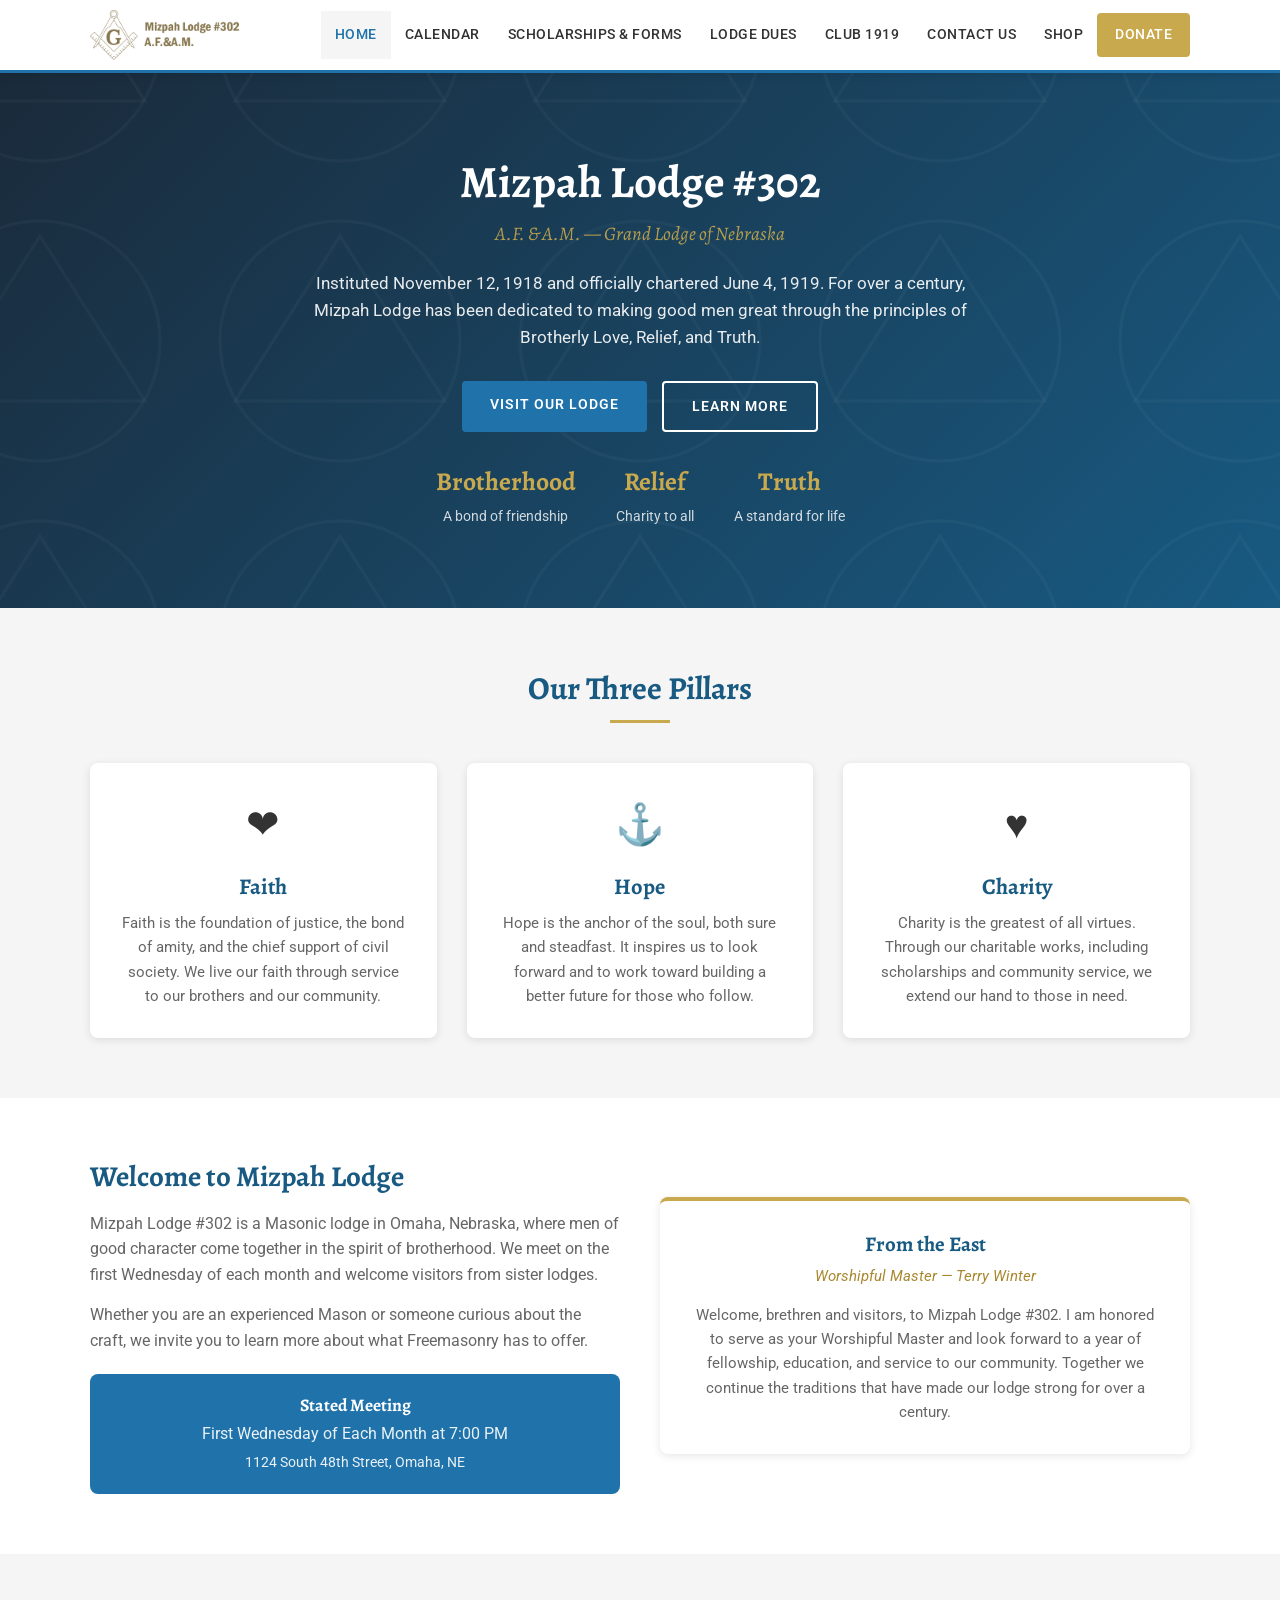
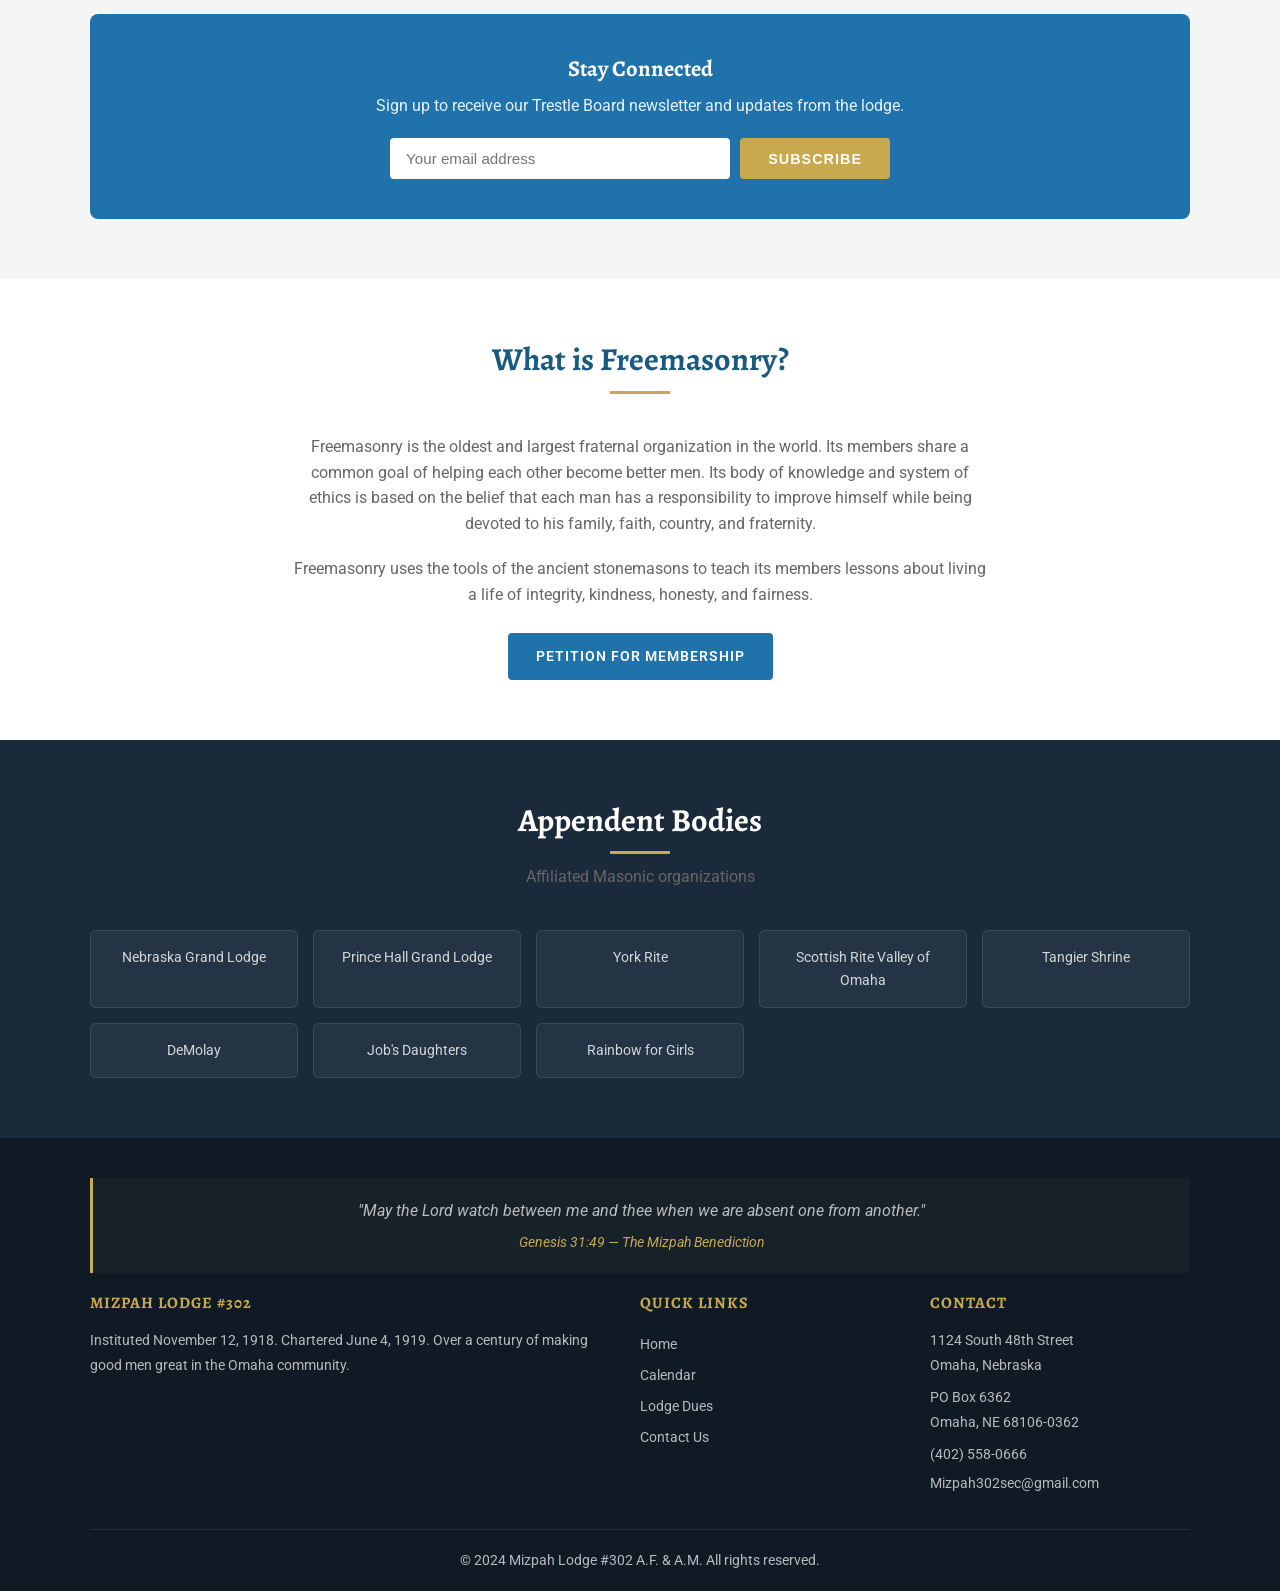
==== index.html @ 103d1427 "Separate header into shared js/header.js component Extract the duplicated header HTML, nav toggle fu" ====
<!DOCTYPE html>
<html lang="en">
<head>
  <meta charset="UTF-8">
  <meta name="viewport" content="width=device-width, initial-scale=1.0">
  <title>Mizpah Lodge #302 - Making Good Men Great</title>
  <meta name="description" content="Mizpah Lodge #302 A.F. & A.M. in Omaha, Nebraska. Making good men great since 1919. Join us the first Wednesday of each month.">
  <link rel="preconnect" href="https://fonts.googleapis.com">
  <link href="https://fonts.googleapis.com/css2?family=Alegreya:ital,wght@0,400;0,700;1,400&family=Roboto:wght@300;400;500;700&display=swap" rel="stylesheet">
  <link rel="stylesheet" href="css/style.css">
</head>
<body>

  <script src="js/header.js"></script>

  <!-- Hero -->
  <section class="hero">
    <div class="hero-content">
      <h1>Mizpah Lodge #302</h1>
      <p class="subtitle">A.F. &amp; A.M. &mdash; Grand Lodge of Nebraska</p>
      <p>Instituted November 12, 1918 and officially chartered June 4, 1919. For over a century, Mizpah Lodge has been dedicated to making good men great through the principles of Brotherly Love, Relief, and Truth.</p>
      <div style="display:flex; gap:15px; justify-content:center; flex-wrap:wrap;">
        <a href="contact.html" class="btn btn-primary">Visit Our Lodge</a>
        <a href="scholarships.html" class="btn btn-outline">Learn More</a>
      </div>
      <div class="hero-badges">
        <div class="hero-badge">
          <span class="badge-word">Brotherhood</span>
          <span class="badge-desc">A bond of friendship</span>
        </div>
        <div class="hero-badge">
          <span class="badge-word">Relief</span>
          <span class="badge-desc">Charity to all</span>
        </div>
        <div class="hero-badge">
          <span class="badge-word">Truth</span>
          <span class="badge-desc">A standard for life</span>
        </div>
      </div>
    </div>
  </section>

  <!-- Three Pillars -->
  <section class="section section-alt">
    <div class="container">
      <div class="section-header">
        <h2>Our Three Pillars</h2>
        <div class="divider"></div>
      </div>
      <div class="pillars">
        <div class="pillar">
          <div class="pillar-icon">&#x2764;</div>
          <h3>Faith</h3>
          <p>Faith is the foundation of justice, the bond of amity, and the chief support of civil society. We live our faith through service to our brothers and our community.</p>
        </div>
        <div class="pillar">
          <div class="pillar-icon">&#x2693;</div>
          <h3>Hope</h3>
          <p>Hope is the anchor of the soul, both sure and steadfast. It inspires us to look forward and to work toward building a better future for those who follow.</p>
        </div>
        <div class="pillar">
          <div class="pillar-icon">&#x2665;</div>
          <h3>Charity</h3>
          <p>Charity is the greatest of all virtues. Through our charitable works, including scholarships and community service, we extend our hand to those in need.</p>
        </div>
      </div>
    </div>
  </section>

  <!-- Welcome & WM -->
  <section class="section">
    <div class="container">
      <div class="welcome-grid">
        <div class="welcome-text">
          <h2>Welcome to Mizpah Lodge</h2>
          <p>Mizpah Lodge #302 is a Masonic lodge in Omaha, Nebraska, where men of good character come together in the spirit of brotherhood. We meet on the first Wednesday of each month and welcome visitors from sister lodges.</p>
          <p>Whether you are an experienced Mason or someone curious about the craft, we invite you to learn more about what Freemasonry has to offer.</p>
          <div class="meeting-info">
            <h3>Stated Meeting</h3>
            <p>First Wednesday of Each Month at 7:00 PM</p>
            <p style="font-size:0.85rem; margin-top:5px;">1124 South 48th Street, Omaha, NE</p>
          </div>
        </div>
        <div class="wm-card">
          <h3>From the East</h3>
          <p class="wm-title">Worshipful Master &mdash; Terry Winter</p>
          <p>Welcome, brethren and visitors, to Mizpah Lodge #302. I am honored to serve as your Worshipful Master and look forward to a year of fellowship, education, and service to our community. Together we continue the traditions that have made our lodge strong for over a century.</p>
        </div>
      </div>
    </div>
  </section>

  <!-- Newsletter Signup -->
  <section class="section section-alt">
    <div class="container">
      <div class="newsletter">
        <h3>Stay Connected</h3>
        <p>Sign up to receive our Trestle Board newsletter and updates from the lodge.</p>
        <form class="newsletter-form" action="#" onsubmit="alert('To subscribe, please email Mizpah302sec@gmail.com'); return false;">
          <input type="email" placeholder="Your email address" required>
          <button type="submit" class="btn btn-accent">Subscribe</button>
        </form>
      </div>
    </div>
  </section>

  <!-- What is Freemasonry -->
  <section class="section">
    <div class="container freemasonry-section">
      <div class="section-header">
        <h2>What is Freemasonry?</h2>
        <div class="divider"></div>
      </div>
      <p>Freemasonry is the oldest and largest fraternal organization in the world. Its members share a common goal of helping each other become better men. Its body of knowledge and system of ethics is based on the belief that each man has a responsibility to improve himself while being devoted to his family, faith, country, and fraternity.</p>
      <p>Freemasonry uses the tools of the ancient stonemasons to teach its members lessons about living a life of integrity, kindness, honesty, and fairness.</p>
      <div style="margin-top:25px;">
        <a href="scholarships.html" class="btn btn-primary">Petition for Membership</a>
      </div>
    </div>
  </section>

  <!-- Appendent Bodies -->
  <section class="section section-dark">
    <div class="container">
      <div class="section-header">
        <h2>Appendent Bodies</h2>
        <div class="divider"></div>
        <p>Affiliated Masonic organizations</p>
      </div>
      <div class="bodies-grid">
        <a href="https://glne.org" target="_blank" rel="noopener" class="body-link">Nebraska Grand Lodge</a>
        <a href="https://mwphglne.org" target="_blank" rel="noopener" class="body-link">Prince Hall Grand Lodge</a>
        <a href="https://www.yorkrite.org" target="_blank" rel="noopener" class="body-link">York Rite</a>
        <a href="https://www.scottishrite.org" target="_blank" rel="noopener" class="body-link">Scottish Rite Valley of Omaha</a>
        <a href="https://www.tangiershrine.org" target="_blank" rel="noopener" class="body-link">Tangier Shrine</a>
        <a href="https://www.demolay.org" target="_blank" rel="noopener" class="body-link">DeMolay</a>
        <a href="https://www.jobsdaughtersinternational.org" target="_blank" rel="noopener" class="body-link">Job's Daughters</a>
        <a href="https://www.gorainbow.org" target="_blank" rel="noopener" class="body-link">Rainbow for Girls</a>
      </div>
    </div>
  </section>

  <!-- Footer -->
  <footer class="site-footer">
    <div class="container">
      <div class="benediction">
        <p>"May the Lord watch between me and thee when we are absent one from another."</p>
        <cite>Genesis 31:49 &mdash; The Mizpah Benediction</cite>
      </div>
      <div class="footer-grid">
        <div class="footer-section">
          <h4>Mizpah Lodge #302</h4>
          <p>Instituted November 12, 1918. Chartered June 4, 1919. Over a century of making good men great in the Omaha community.</p>
        </div>
        <div class="footer-section">
          <h4>Quick Links</h4>
          <a href="index.html">Home</a>
          <a href="calendar.html">Calendar</a>
          <a href="dues.html">Lodge Dues</a>
          <a href="contact.html">Contact Us</a>
        </div>
        <div class="footer-section">
          <h4>Contact</h4>
          <p>1124 South 48th Street<br>Omaha, Nebraska</p>
          <p style="margin-top:8px;">PO Box 6362<br>Omaha, NE 68106-0362</p>
          <p style="margin-top:8px;">(402) 558-0666</p>
          <a href="mailto:Mizpah302sec@gmail.com">Mizpah302sec@gmail.com</a>
        </div>
      </div>
      <div class="footer-bottom">
        <p>&copy; 2024 Mizpah Lodge #302 A.F. &amp; A.M. All rights reserved.</p>
      </div>
    </div>
  </footer>


</body>
</html>
---- css/style.css ----
/* ============================================
   Mizpah Lodge #302 - GitHub Pages Stylesheet
   ============================================ */

/* --- Reset & Base --- */
*, *::before, *::after {
  box-sizing: border-box;
  margin: 0;
  padding: 0;
}

:root {
  --primary: #2073aa;
  --primary-dark: #185a82;
  --primary-light: #3d7faa;
  --accent: #c9a94e;
  --accent-dark: #a8882e;
  --text: #333;
  --text-light: #666;
  --bg: #ffffff;
  --bg-alt: #f5f5f5;
  --bg-dark: #1a2a3a;
  --bg-footer: #0f1a24;
  --border: #ddd;
  --shadow: 0 2px 8px rgba(0,0,0,0.1);
}

html {
  scroll-behavior: smooth;
}

body {
  font-family: 'Roboto', 'Segoe UI', sans-serif;
  color: var(--text);
  background: var(--bg);
  line-height: 1.6;
}

h1, h2, h3, h4, h5 {
  font-family: 'Alegreya', 'Georgia', serif;
  color: var(--primary-dark);
  line-height: 1.3;
}

a {
  color: var(--primary);
  text-decoration: none;
  transition: color 0.2s;
}

a:hover {
  color: var(--accent-dark);
}

img {
  max-width: 100%;
  height: auto;
}

.container {
  max-width: 1140px;
  margin: 0 auto;
  padding: 0 20px;
}

/* --- Header & Navigation --- */
.site-header {
  background: var(--bg);
  border-bottom: 3px solid var(--primary);
  position: sticky;
  top: 0;
  z-index: 1000;
  box-shadow: var(--shadow);
}

.header-inner {
  display: flex;
  justify-content: space-between;
  align-items: center;
  padding: 10px 20px;
  max-width: 1140px;
  margin: 0 auto;
}

.logo {
  display: flex;
  align-items: center;
  gap: 12px;
  text-decoration: none;
}

.logo-img {
  height: 50px;
  width: auto;
}

/* Hamburger */
.nav-toggle {
  display: none;
  background: none;
  border: none;
  cursor: pointer;
  padding: 8px;
}

.nav-toggle span {
  display: block;
  width: 26px;
  height: 3px;
  background: var(--primary);
  margin: 5px 0;
  border-radius: 2px;
  transition: 0.3s;
}

.main-nav ul {
  display: flex;
  list-style: none;
  gap: 0;
  align-items: center;
}

.main-nav li {
  position: relative;
}

.main-nav a {
  display: block;
  padding: 12px 14px;
  font-size: 0.9rem;
  font-weight: 500;
  color: var(--text);
  text-transform: uppercase;
  letter-spacing: 0.5px;
  transition: background 0.2s, color 0.2s;
}

.main-nav a:hover,
.main-nav a.active {
  color: var(--primary);
  background: var(--bg-alt);
}

/* Dropdown */
.has-dropdown:hover .dropdown {
  display: block;
}

.dropdown {
  display: none;
  position: absolute;
  top: 100%;
  left: 0;
  background: var(--bg);
  box-shadow: var(--shadow);
  min-width: 200px;
  border-top: 2px solid var(--primary);
  z-index: 100;
}

.dropdown a {
  padding: 10px 16px;
  font-size: 0.85rem;
}

.dropdown a:hover {
  background: var(--bg-alt);
}

/* Donate button */
.btn-donate {
  background: var(--accent);
  color: #fff !important;
  border-radius: 4px;
  padding: 10px 18px !important;
  font-weight: 700;
  letter-spacing: 0.5px;
}

.btn-donate:hover {
  background: var(--accent-dark);
}

/* --- Hero Section --- */
.hero {
  background: linear-gradient(135deg, var(--bg-dark) 0%, var(--primary-dark) 100%);
  color: #fff;
  text-align: center;
  padding: 80px 20px;
  position: relative;
  overflow: hidden;
}

.hero::before {
  content: '';
  position: absolute;
  inset: 0;
  background: url('data:image/svg+xml,<svg xmlns="http://www.w3.org/2000/svg" viewBox="0 0 100 100"><circle cx="50" cy="50" r="40" fill="none" stroke="rgba(255,255,255,0.03)" stroke-width="1"/><polygon points="50,15 85,70 15,70" fill="none" stroke="rgba(255,255,255,0.03)" stroke-width="1"/></svg>') center/300px repeat;
}

.hero-content {
  position: relative;
  z-index: 1;
  max-width: 700px;
  margin: 0 auto;
}

.hero h1 {
  font-size: 2.8rem;
  color: #fff;
  margin-bottom: 8px;
}

.hero .subtitle {
  font-size: 1.2rem;
  color: var(--accent);
  font-family: 'Alegreya', serif;
  font-style: italic;
  margin-bottom: 20px;
}

.hero p {
  font-size: 1.05rem;
  opacity: 0.9;
  margin-bottom: 30px;
}

.hero-badges {
  display: flex;
  justify-content: center;
  gap: 40px;
  margin-top: 30px;
  flex-wrap: wrap;
}

.hero-badge {
  text-align: center;
}

.hero-badge .badge-word {
  display: block;
  font-family: 'Alegreya', serif;
  font-size: 1.6rem;
  font-weight: 700;
  color: var(--accent);
}

.hero-badge .badge-desc {
  font-size: 0.85rem;
  opacity: 0.8;
}

/* --- Buttons --- */
.btn {
  display: inline-block;
  padding: 12px 28px;
  border-radius: 4px;
  font-weight: 600;
  text-transform: uppercase;
  letter-spacing: 1px;
  font-size: 0.9rem;
  transition: all 0.2s;
  cursor: pointer;
  border: none;
}

.btn-primary {
  background: var(--primary);
  color: #fff;
}

.btn-primary:hover {
  background: var(--primary-dark);
  color: #fff;
}

.btn-accent {
  background: var(--accent);
  color: #fff;
}

.btn-accent:hover {
  background: var(--accent-dark);
  color: #fff;
}

.btn-outline {
  background: transparent;
  color: #fff;
  border: 2px solid #fff;
}

.btn-outline:hover {
  background: #fff;
  color: var(--primary-dark);
}

/* --- Sections --- */
.section {
  padding: 60px 0;
}

.section-alt {
  background: var(--bg-alt);
}

.section-dark {
  background: var(--bg-dark);
  color: #fff;
}

.section-dark h2,
.section-dark h3 {
  color: #fff;
}

.section-header {
  text-align: center;
  margin-bottom: 40px;
}

.section-header h2 {
  font-size: 2rem;
  margin-bottom: 10px;
}

.section-header .divider {
  width: 60px;
  height: 3px;
  background: var(--accent);
  margin: 10px auto;
}

.section-header p {
  color: var(--text-light);
  max-width: 600px;
  margin: 0 auto;
}

/* --- Pillars (Three Columns) --- */
.pillars {
  display: grid;
  grid-template-columns: repeat(3, 1fr);
  gap: 30px;
}

.pillar {
  text-align: center;
  padding: 30px;
  background: var(--bg);
  border-radius: 8px;
  box-shadow: var(--shadow);
  transition: transform 0.2s;
}

.pillar:hover {
  transform: translateY(-4px);
}

.pillar-icon {
  font-size: 2.5rem;
  margin-bottom: 15px;
}

.pillar h3 {
  font-size: 1.4rem;
  margin-bottom: 10px;
}

.pillar p {
  color: var(--text-light);
  font-size: 0.95rem;
}

/* --- Welcome / WM Section --- */
.welcome-grid {
  display: grid;
  grid-template-columns: 1fr 1fr;
  gap: 40px;
  align-items: center;
}

.welcome-text h2 {
  font-size: 1.8rem;
  margin-bottom: 15px;
}

.welcome-text p {
  margin-bottom: 15px;
  color: var(--text-light);
}

.meeting-info {
  background: var(--primary);
  color: #fff;
  padding: 20px;
  border-radius: 8px;
  text-align: center;
  margin-top: 20px;
}

.meeting-info h3 {
  color: #fff;
  font-size: 1.1rem;
  margin-bottom: 5px;
}

.meeting-info p {
  color: rgba(255,255,255,0.9);
  margin: 0;
}

.wm-card {
  background: var(--bg);
  border-radius: 8px;
  box-shadow: var(--shadow);
  padding: 30px;
  text-align: center;
  border-top: 4px solid var(--accent);
}

.wm-card h3 {
  font-size: 1.3rem;
  margin-bottom: 5px;
}

.wm-card .wm-title {
  color: var(--accent-dark);
  font-style: italic;
  margin-bottom: 15px;
}

.wm-card p {
  color: var(--text-light);
  font-size: 0.95rem;
}

/* --- Info Cards --- */
.info-card {
  background: var(--bg);
  border-radius: 8px;
  box-shadow: var(--shadow);
  padding: 30px;
  margin-bottom: 20px;
}

.info-card h3 {
  font-size: 1.3rem;
  margin-bottom: 15px;
  padding-bottom: 10px;
  border-bottom: 2px solid var(--bg-alt);
}

/* --- What is Freemasonry --- */
.freemasonry-section {
  text-align: center;
}

.freemasonry-section p {
  max-width: 700px;
  margin: 0 auto 20px;
  color: var(--text-light);
}

/* --- Contact Form --- */
.contact-grid {
  display: grid;
  grid-template-columns: 1fr 1fr;
  gap: 40px;
}

.form-group {
  margin-bottom: 20px;
}

.form-group label {
  display: block;
  font-weight: 600;
  margin-bottom: 6px;
  font-size: 0.9rem;
}

.form-group input,
.form-group textarea,
.form-group select {
  width: 100%;
  padding: 10px 14px;
  border: 1px solid var(--border);
  border-radius: 4px;
  font-family: inherit;
  font-size: 0.95rem;
  transition: border-color 0.2s;
}

.form-group input:focus,
.form-group textarea:focus {
  outline: none;
  border-color: var(--primary);
  box-shadow: 0 0 0 3px rgba(32,115,170,0.1);
}

.form-group textarea {
  resize: vertical;
  min-height: 120px;
}

/* --- Contact Info --- */
.contact-info-item {
  display: flex;
  gap: 15px;
  margin-bottom: 20px;
  align-items: flex-start;
}

.contact-info-item .icon {
  font-size: 1.4rem;
  flex-shrink: 0;
  width: 40px;
  text-align: center;
}

/* --- Dues Table --- */
.dues-table {
  width: 100%;
  border-collapse: collapse;
  margin: 20px 0;
}

.dues-table th,
.dues-table td {
  padding: 12px 16px;
  text-align: left;
  border-bottom: 1px solid var(--border);
}

.dues-table th {
  background: var(--primary);
  color: #fff;
  font-weight: 600;
}

.dues-table tr:hover {
  background: var(--bg-alt);
}

.dues-table .total-row {
  font-weight: 700;
  background: var(--bg-alt);
  font-size: 1.05rem;
}

/* --- Payment Methods --- */
.payment-methods {
  display: grid;
  grid-template-columns: repeat(3, 1fr);
  gap: 20px;
  margin-top: 30px;
}

.payment-card {
  background: var(--bg);
  border-radius: 8px;
  box-shadow: var(--shadow);
  padding: 25px;
  text-align: center;
  border-top: 3px solid var(--primary);
}

.payment-card .step-number {
  display: inline-block;
  width: 36px;
  height: 36px;
  line-height: 36px;
  border-radius: 50%;
  background: var(--primary);
  color: #fff;
  font-weight: 700;
  margin-bottom: 12px;
}

.payment-card h3 {
  font-size: 1.1rem;
  margin-bottom: 10px;
}

.payment-card p {
  font-size: 0.9rem;
  color: var(--text-light);
}

/* --- Newsletter Signup --- */
.newsletter {
  background: var(--primary);
  color: #fff;
  padding: 40px;
  border-radius: 8px;
  text-align: center;
}

.newsletter h3 {
  color: #fff;
  font-size: 1.4rem;
  margin-bottom: 10px;
}

.newsletter p {
  opacity: 0.9;
  margin-bottom: 20px;
}

.newsletter-form {
  display: flex;
  gap: 10px;
  max-width: 500px;
  margin: 0 auto;
}

.newsletter-form input {
  flex: 1;
  padding: 12px 16px;
  border: none;
  border-radius: 4px;
  font-size: 0.95rem;
}

.newsletter-form .btn {
  flex-shrink: 0;
}

/* --- Appendent Bodies --- */
.bodies-grid {
  display: grid;
  grid-template-columns: repeat(auto-fill, minmax(200px, 1fr));
  gap: 15px;
}

.body-link {
  display: block;
  padding: 15px;
  background: rgba(255,255,255,0.05);
  border: 1px solid rgba(255,255,255,0.1);
  border-radius: 6px;
  color: rgba(255,255,255,0.8);
  text-align: center;
  transition: all 0.2s;
  font-size: 0.9rem;
}

.body-link:hover {
  background: rgba(255,255,255,0.1);
  color: var(--accent);
  border-color: var(--accent);
}

/* --- Footer --- */
.site-footer {
  background: var(--bg-footer);
  color: rgba(255,255,255,0.7);
  padding: 40px 0 20px;
}

.footer-grid {
  display: grid;
  grid-template-columns: 2fr 1fr 1fr;
  gap: 30px;
  margin-bottom: 30px;
}

.footer-section h4 {
  color: var(--accent);
  font-size: 1rem;
  margin-bottom: 15px;
  text-transform: uppercase;
  letter-spacing: 1px;
}

.footer-section p {
  font-size: 0.9rem;
  line-height: 1.7;
}

.footer-section a {
  color: rgba(255,255,255,0.7);
  display: block;
  padding: 4px 0;
  font-size: 0.9rem;
}

.footer-section a:hover {
  color: var(--accent);
}

.footer-bottom {
  border-top: 1px solid rgba(255,255,255,0.1);
  padding-top: 20px;
  text-align: center;
  font-size: 0.85rem;
}

.benediction {
  font-style: italic;
  text-align: center;
  padding: 20px;
  margin-bottom: 20px;
  border-left: 3px solid var(--accent);
  background: rgba(255,255,255,0.03);
  border-radius: 0 4px 4px 0;
}

.benediction cite {
  display: block;
  margin-top: 8px;
  font-size: 0.85rem;
  color: var(--accent);
}

/* --- Page Header (inner pages) --- */
.page-header {
  background: linear-gradient(135deg, var(--bg-dark) 0%, var(--primary-dark) 100%);
  color: #fff;
  padding: 50px 20px;
  text-align: center;
}

.page-header h1 {
  color: #fff;
  font-size: 2.2rem;
  margin-bottom: 8px;
}

.page-header p {
  opacity: 0.8;
  font-size: 1.05rem;
}

/* --- Content Page --- */
.content-page {
  padding: 40px 0;
}

.content-page .container {
  max-width: 900px;
}

/* --- Club 1919 --- */
.club-highlight {
  background: linear-gradient(135deg, var(--accent) 0%, var(--accent-dark) 100%);
  color: #fff;
  padding: 30px;
  border-radius: 8px;
  text-align: center;
  margin: 30px 0;
}

.club-highlight h3 {
  color: #fff;
  font-size: 1.6rem;
}

.club-amount {
  font-size: 2.5rem;
  font-weight: 700;
  font-family: 'Alegreya', serif;
}

.club-period {
  font-size: 1rem;
  opacity: 0.9;
}

/* --- Scholarship --- */
.scholarship-card {
  background: var(--bg);
  border-radius: 8px;
  box-shadow: var(--shadow);
  padding: 30px;
  border-left: 4px solid var(--accent);
  margin-bottom: 25px;
}

.scholarship-card h3 {
  margin-bottom: 10px;
}

.scholarship-amount {
  font-size: 1.8rem;
  font-weight: 700;
  color: var(--primary);
  font-family: 'Alegreya', serif;
}

.eligibility-list {
  list-style: none;
  padding: 0;
}

.eligibility-list li {
  padding: 8px 0 8px 25px;
  position: relative;
  color: var(--text-light);
}

.eligibility-list li::before {
  content: '\2713';
  position: absolute;
  left: 0;
  color: var(--primary);
  font-weight: 700;
}

/* --- Calendar Placeholder --- */
.calendar-embed {
  background: var(--bg);
  border-radius: 8px;
  box-shadow: var(--shadow);
  padding: 30px;
  text-align: center;
  min-height: 300px;
  display: flex;
  flex-direction: column;
  align-items: center;
  justify-content: center;
}

.calendar-embed p {
  color: var(--text-light);
}

/* --- Trestle Board Archive --- */
.archive-grid {
  display: grid;
  grid-template-columns: repeat(auto-fill, minmax(250px, 1fr));
  gap: 15px;
}

.archive-item {
  display: flex;
  align-items: center;
  gap: 12px;
  padding: 12px 16px;
  background: var(--bg);
  border-radius: 6px;
  box-shadow: var(--shadow);
  transition: transform 0.2s;
}

.archive-item:hover {
  transform: translateY(-2px);
}

.archive-item .file-icon {
  font-size: 1.5rem;
  flex-shrink: 0;
}

/* --- Map --- */
.map-container {
  border-radius: 8px;
  overflow: hidden;
  box-shadow: var(--shadow);
  margin-top: 20px;
}

.map-container iframe {
  width: 100%;
  height: 300px;
  border: none;
}

/* --- Responsive --- */
@media (max-width: 768px) {
  .nav-toggle {
    display: block;
  }

  .main-nav {
    display: none;
    position: absolute;
    top: 100%;
    left: 0;
    right: 0;
    background: var(--bg);
    box-shadow: var(--shadow);
    border-top: 1px solid var(--border);
  }

  .main-nav.open {
    display: block;
  }

  .main-nav ul {
    flex-direction: column;
  }

  .main-nav a {
    padding: 14px 20px;
    border-bottom: 1px solid var(--bg-alt);
  }

  .dropdown {
    position: static;
    box-shadow: none;
    border-top: none;
    background: var(--bg-alt);
  }

  .has-dropdown:hover .dropdown {
    display: none;
  }

  .has-dropdown.open .dropdown {
    display: block;
  }

  .hero h1 {
    font-size: 2rem;
  }

  .pillars {
    grid-template-columns: 1fr;
  }

  .welcome-grid {
    grid-template-columns: 1fr;
  }

  .contact-grid {
    grid-template-columns: 1fr;
  }

  .payment-methods {
    grid-template-columns: 1fr;
  }

  .footer-grid {
    grid-template-columns: 1fr;
  }

  .hero-badges {
    gap: 20px;
  }

  .newsletter-form {
    flex-direction: column;
  }
}
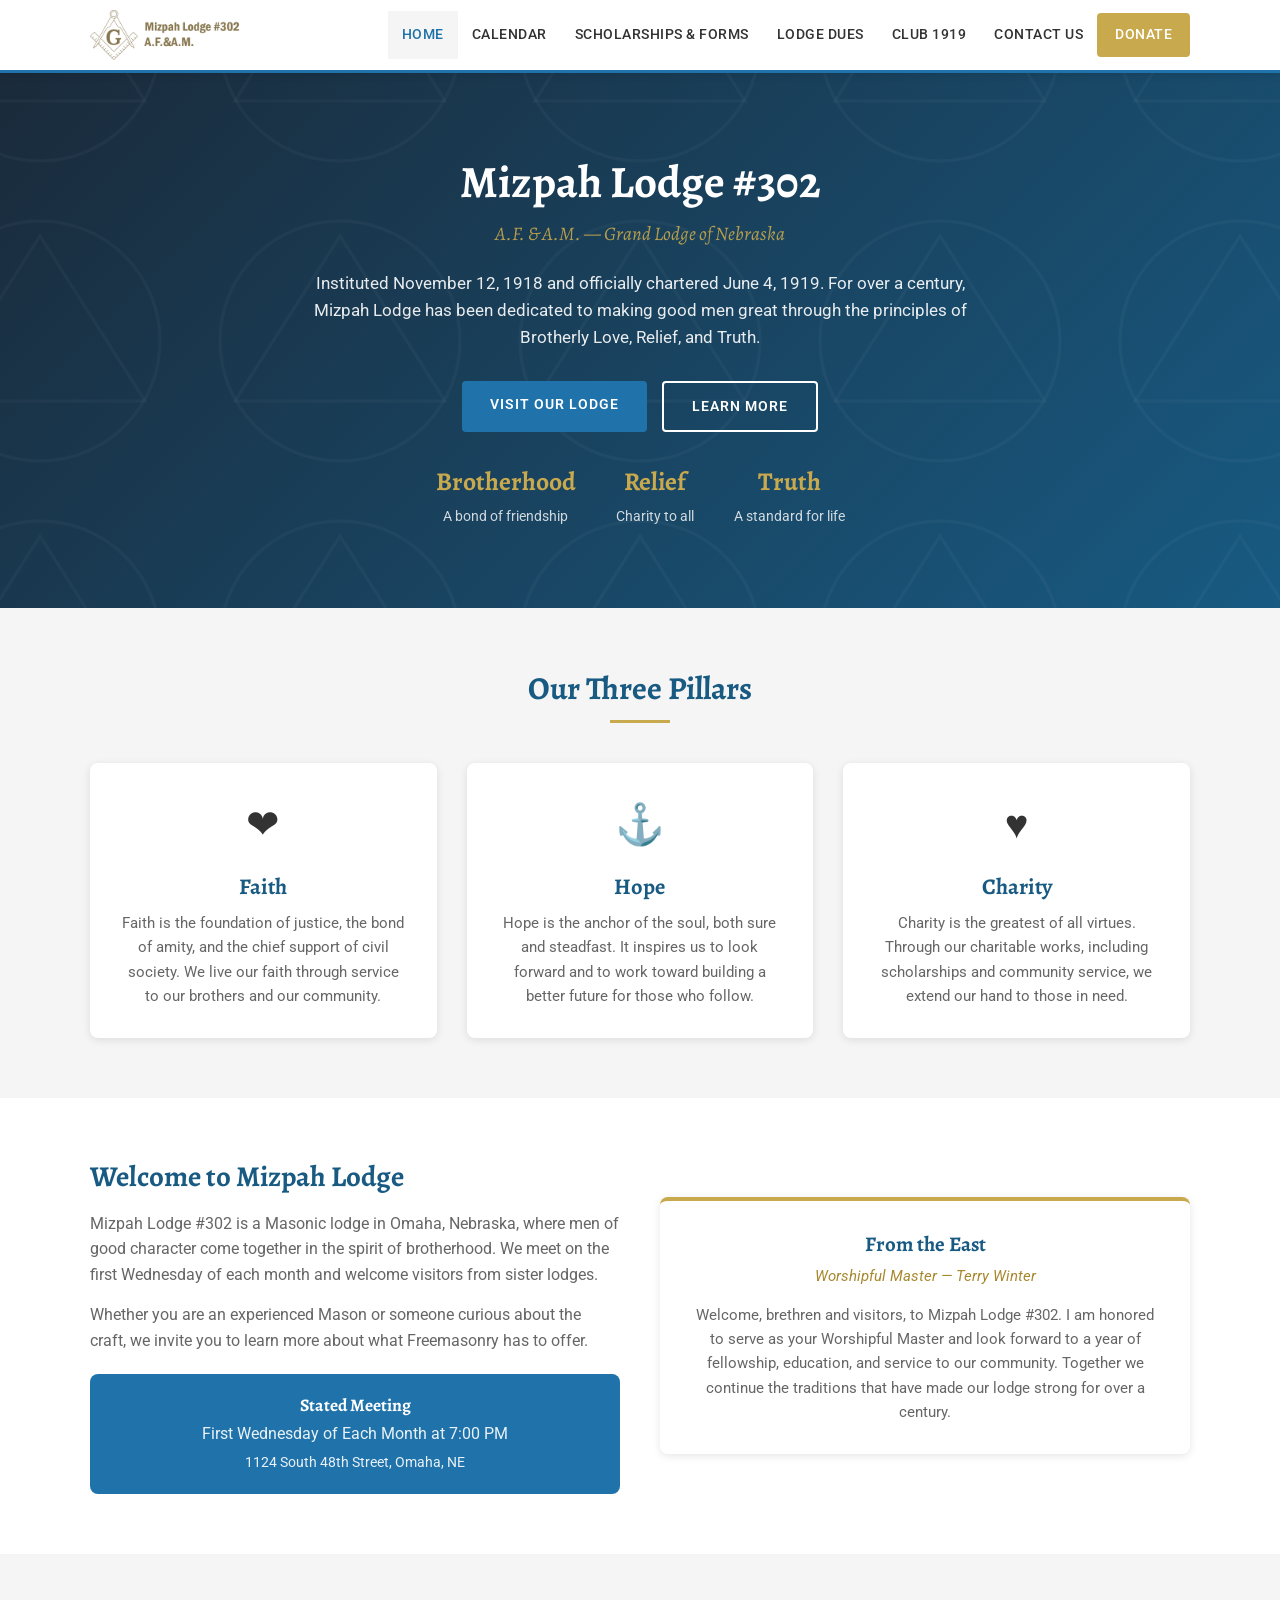
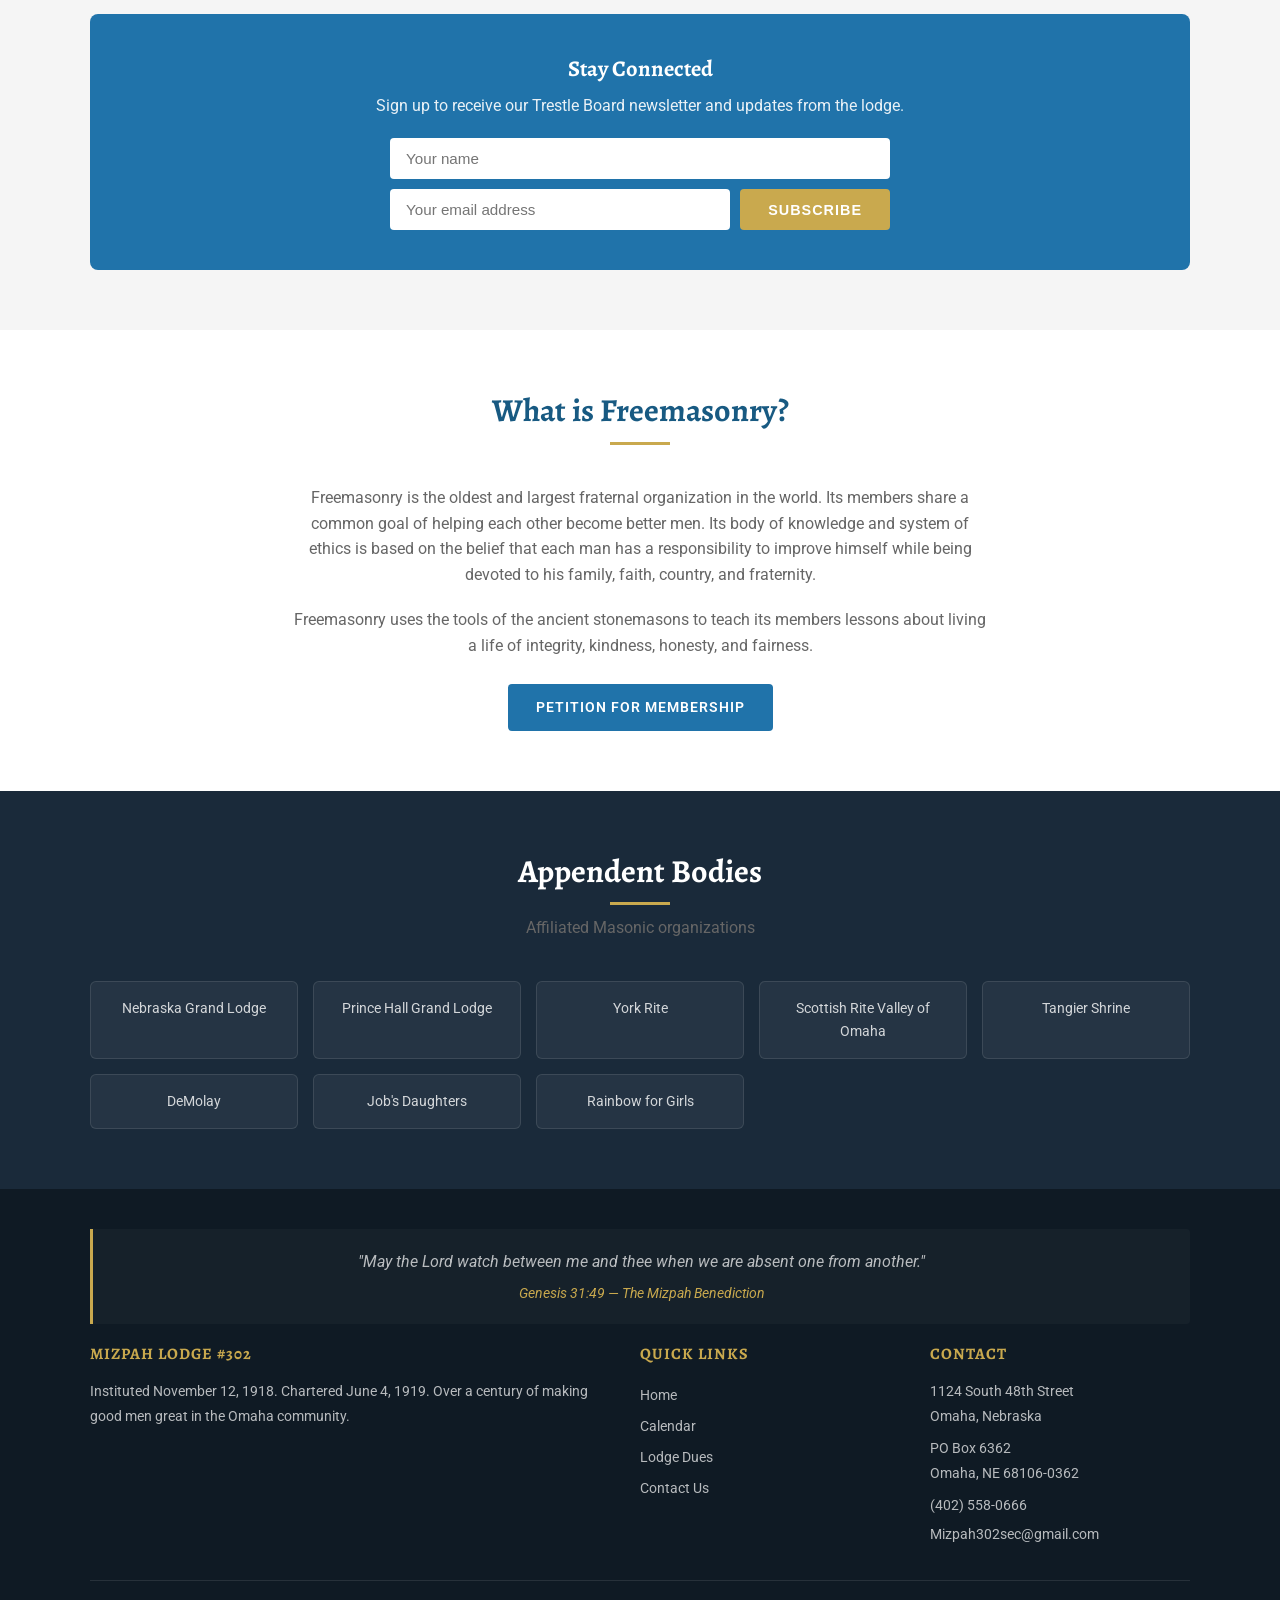
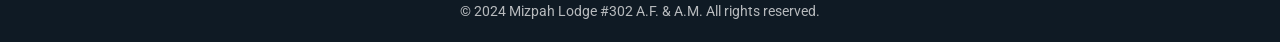
==== commit c31e4d0c: "Connect newsletter signup to Mailchimp Replace the placeholder alert form with the real Mailchimp su" ====
--- a/index.html
+++ b/index.html
@@ -96,9 +96,16 @@
       <div class="newsletter">
         <h3>Stay Connected</h3>
         <p>Sign up to receive our Trestle Board newsletter and updates from the lodge.</p>
-        <form class="newsletter-form" action="#" onsubmit="alert('To subscribe, please email Mizpah302sec@gmail.com'); return false;">
-          <input type="email" placeholder="Your email address" required>
-          <button type="submit" class="btn btn-accent">Subscribe</button>
+        <form class="newsletter-form" action="https://omahamasons.us20.list-manage.com/subscribe/post?u=60d3b40cfe7d3514e0cc9e4ee&amp;id=fd431a9ac5&amp;f_id=004576eef0" method="post" target="_blank" style="flex-direction:column;">
+          <input type="text" name="MMERGE9" placeholder="Your name" autocomplete="name">
+          <div style="display:flex; gap:10px;">
+            <input type="email" name="EMAIL" placeholder="Your email address" required autocomplete="email">
+            <button type="submit" name="subscribe" class="btn btn-accent">Subscribe</button>
+          </div>
+          <!-- Mailchimp honeypot — do not remove -->
+          <div aria-hidden="true" style="position:absolute; left:-5000px;">
+            <input type="text" name="b_60d3b40cfe7d3514e0cc9e4ee_fd431a9ac5" tabindex="-1" value="">
+          </div>
         </form>
       </div>
     </div>
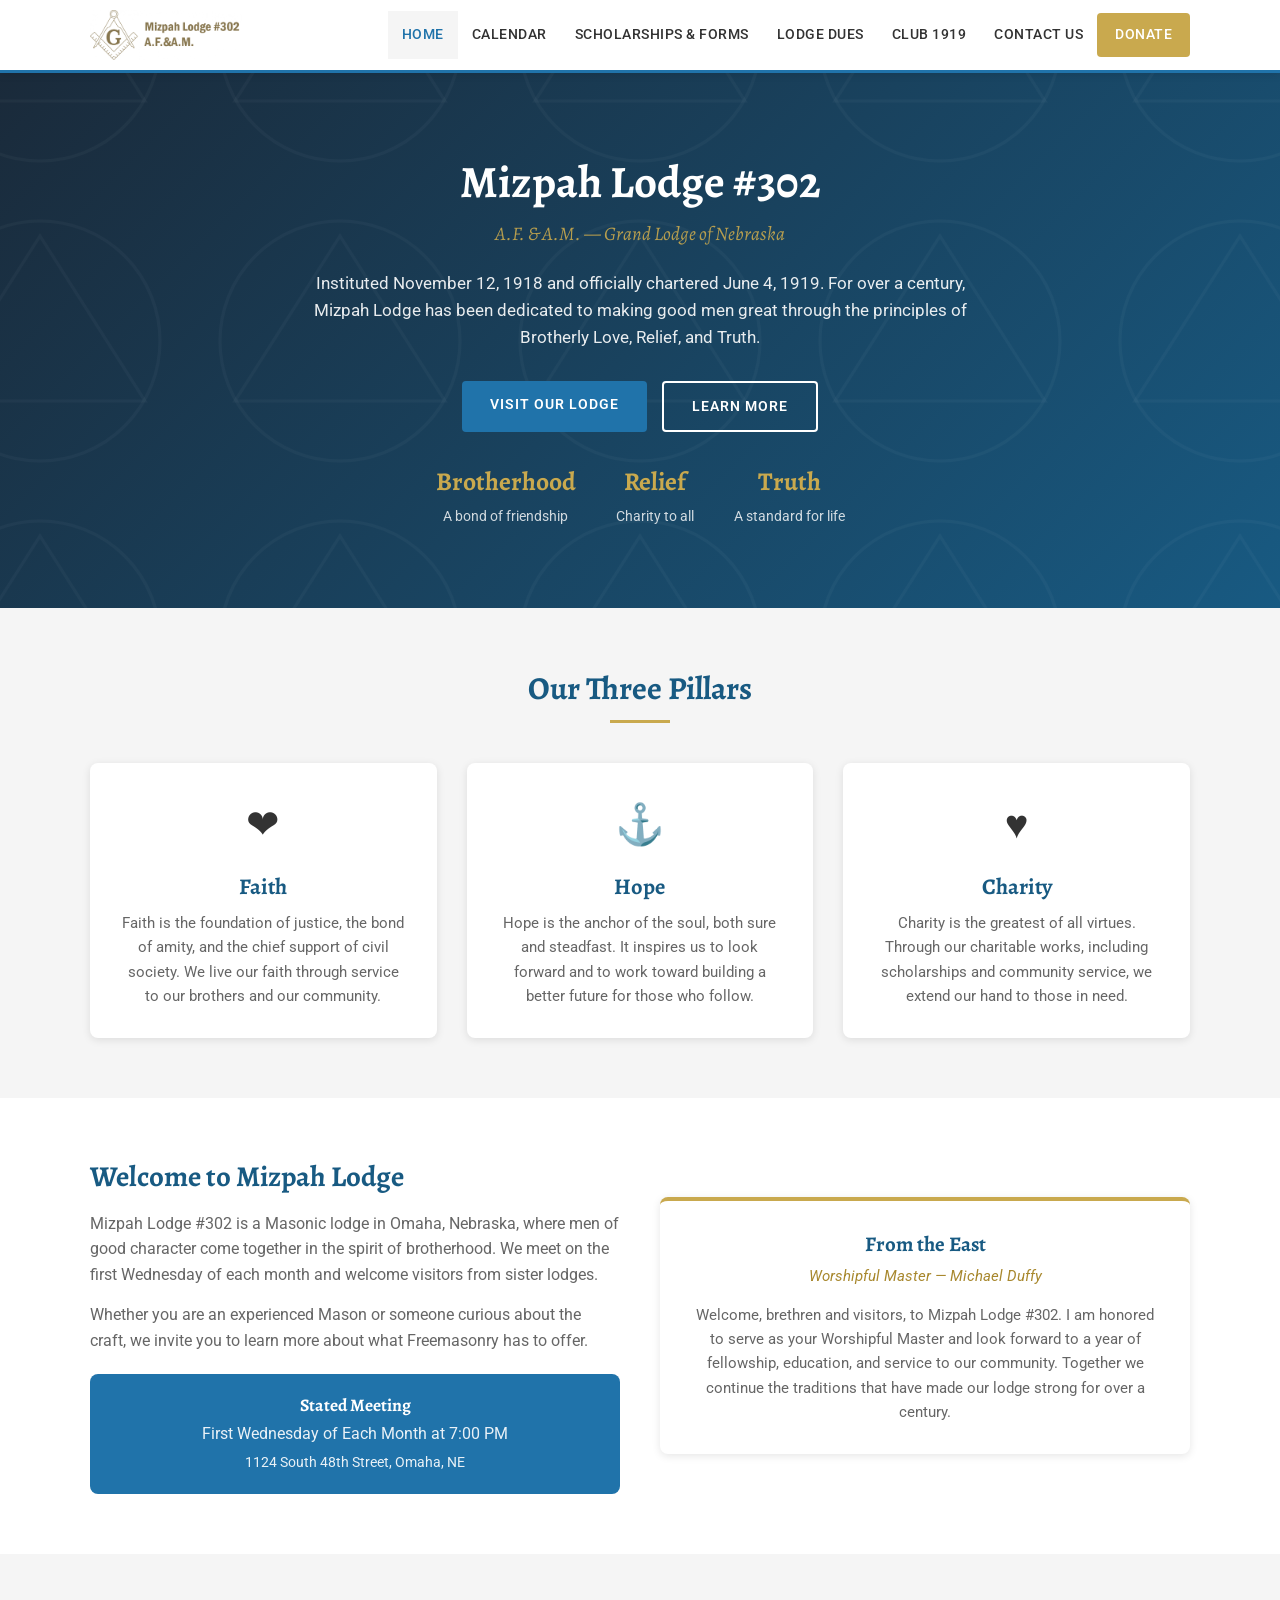
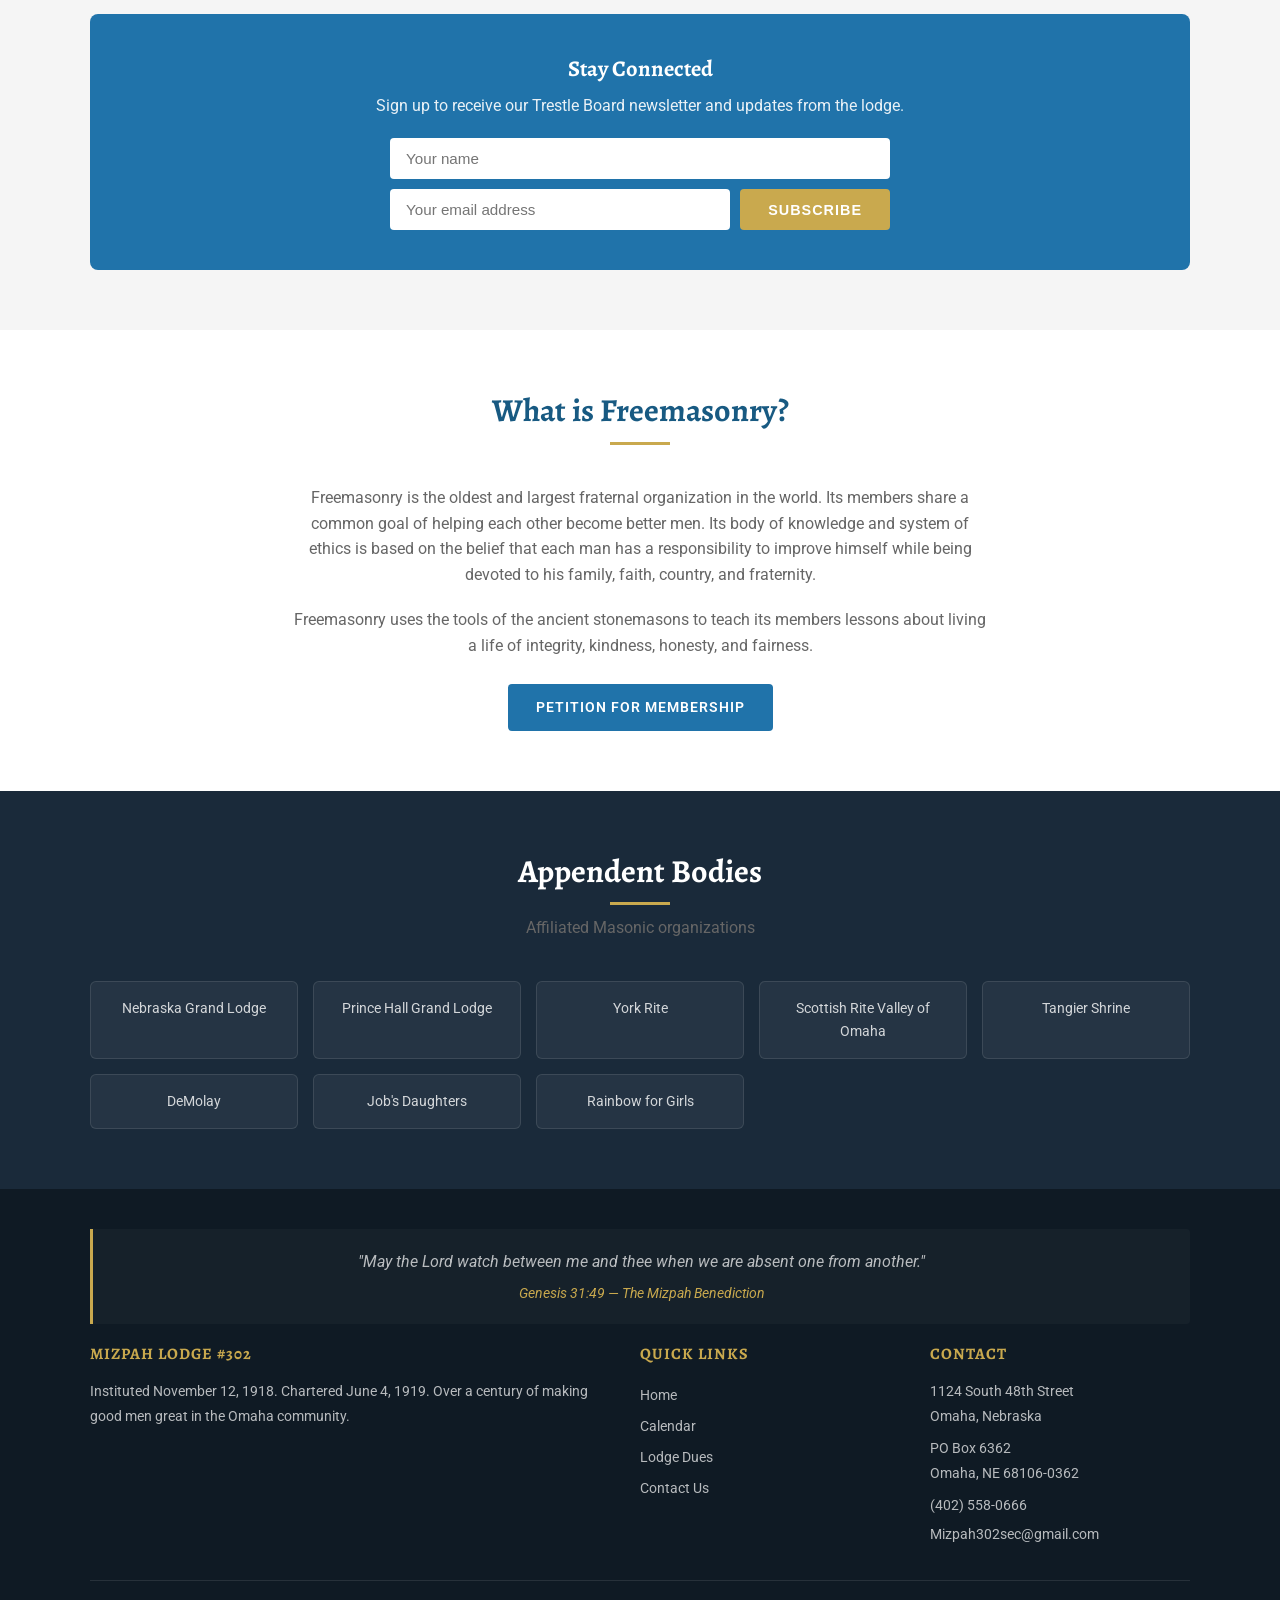
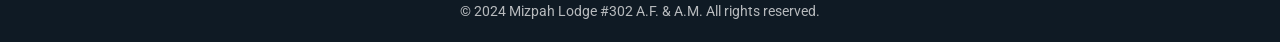
==== commit 5c7676e8: "Merge pull request #4 from Axeion/claude/separate-header-component-ZN2ZM Allow newsletter email row " ====
--- a/index.html
+++ b/index.html
@@ -83,7 +83,7 @@
         </div>
         <div class="wm-card">
           <h3>From the East</h3>
-          <p class="wm-title">Worshipful Master &mdash; Terry Winter</p>
+          <p class="wm-title">Worshipful Master &mdash; Michael Duffy</p>
           <p>Welcome, brethren and visitors, to Mizpah Lodge #302. I am honored to serve as your Worshipful Master and look forward to a year of fellowship, education, and service to our community. Together we continue the traditions that have made our lodge strong for over a century.</p>
         </div>
       </div>
@@ -98,7 +98,7 @@
         <p>Sign up to receive our Trestle Board newsletter and updates from the lodge.</p>
         <form class="newsletter-form" action="https://omahamasons.us20.list-manage.com/subscribe/post?u=60d3b40cfe7d3514e0cc9e4ee&amp;id=fd431a9ac5&amp;f_id=004576eef0" method="post" target="_blank" style="flex-direction:column;">
           <input type="text" name="MMERGE9" placeholder="Your name" autocomplete="name">
-          <div style="display:flex; gap:10px;">
+          <div style="display:flex; gap:10px; flex-wrap:wrap;">
             <input type="email" name="EMAIL" placeholder="Your email address" required autocomplete="email">
             <button type="submit" name="subscribe" class="btn btn-accent">Subscribe</button>
           </div>
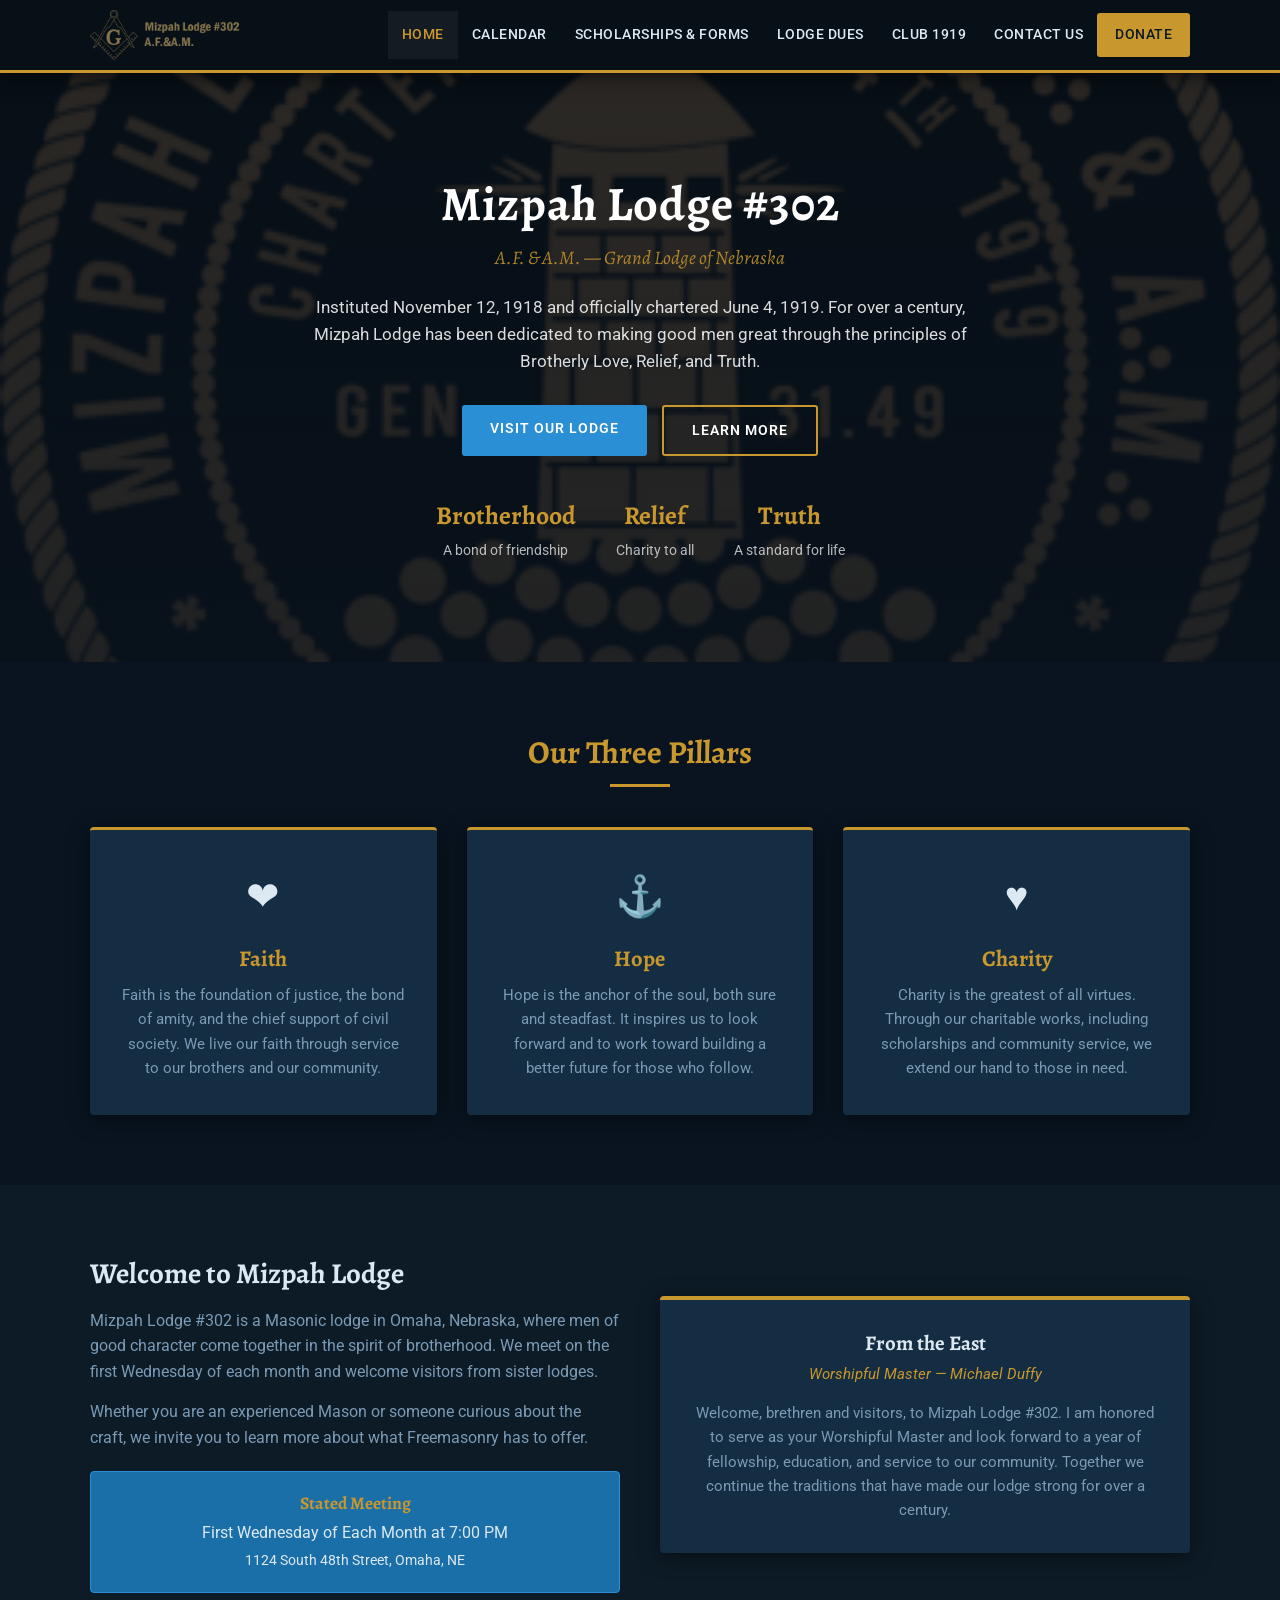
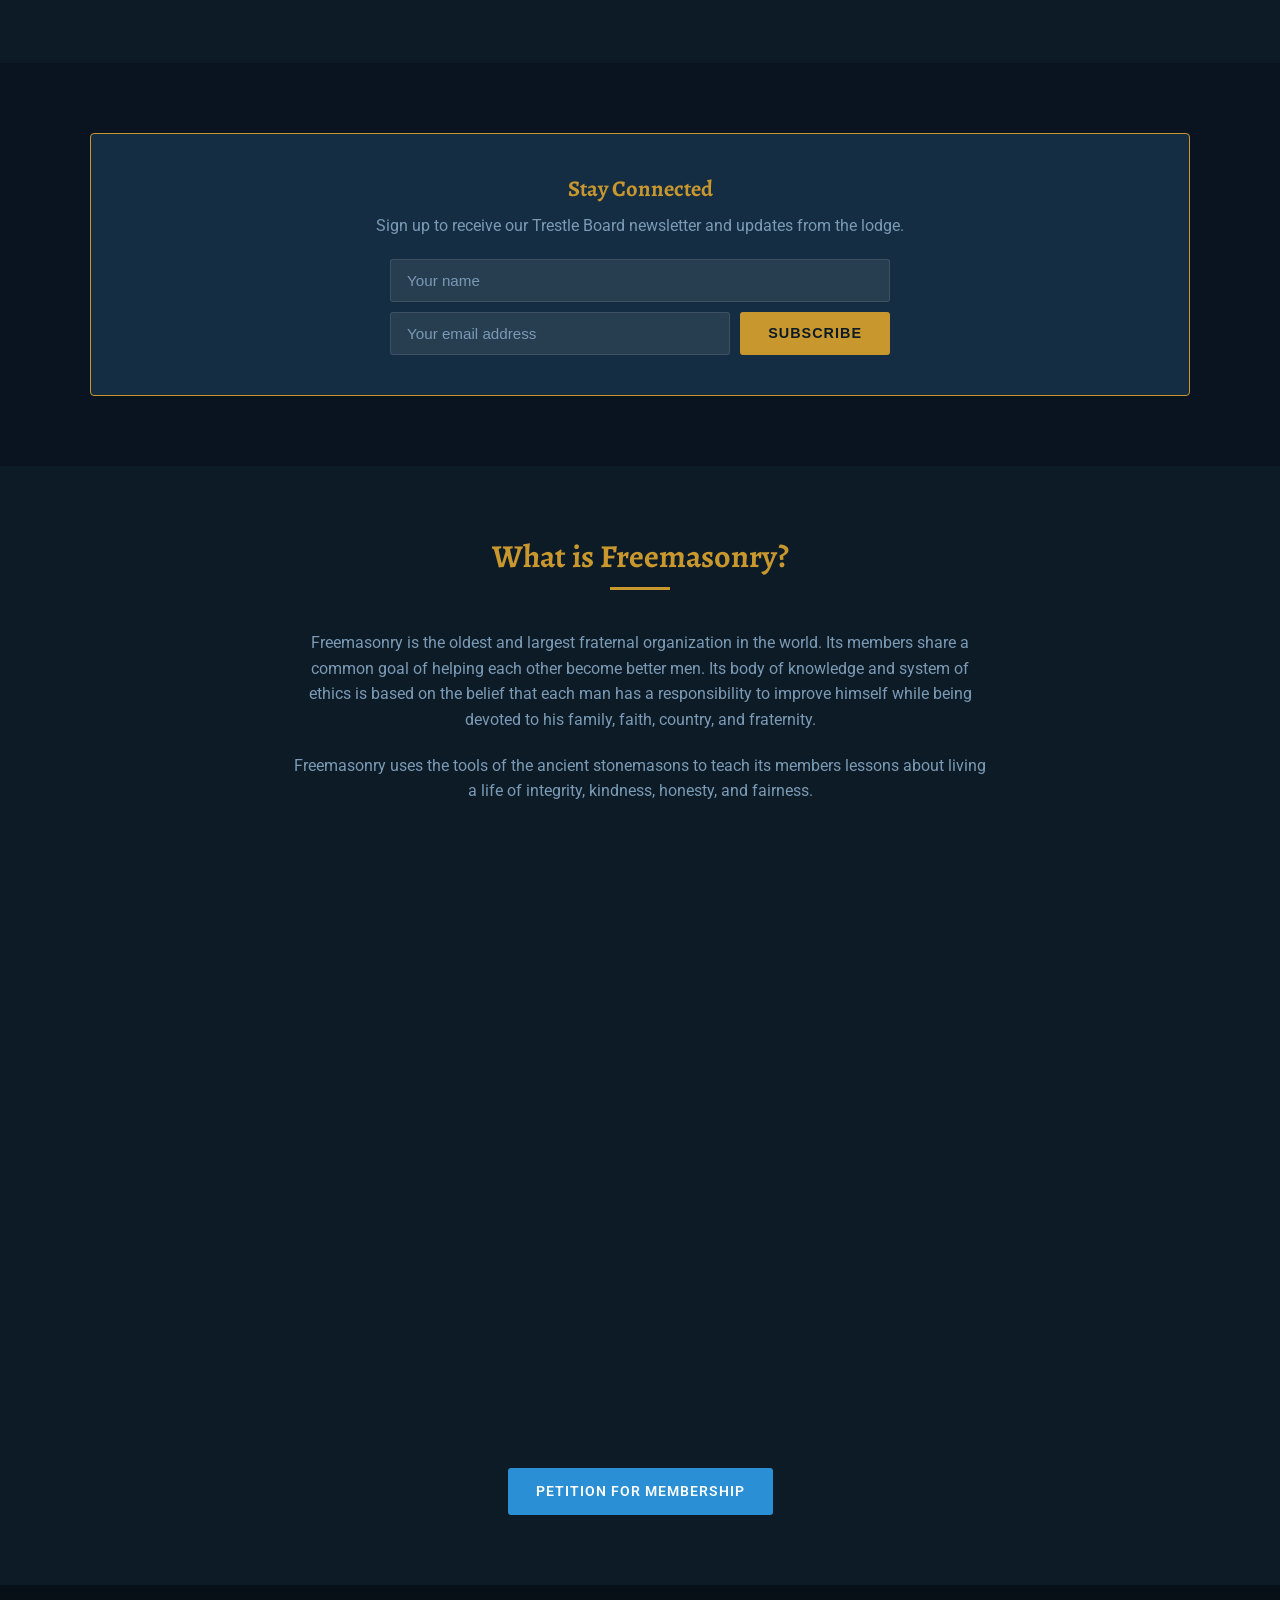
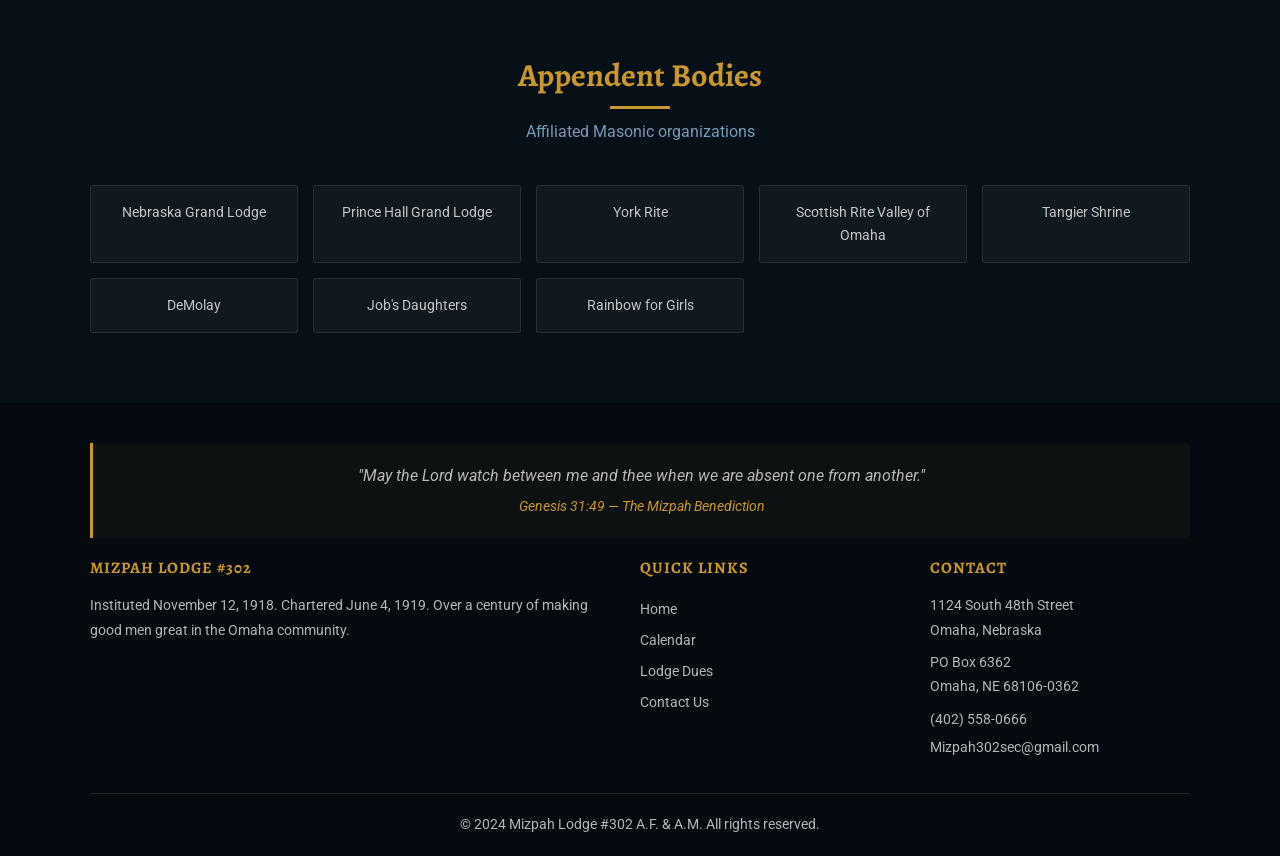
==== commit b8d86196: "Update index.html" ====
--- a/index.html
+++ b/index.html
@@ -4,7 +4,35 @@
   <meta charset="UTF-8">
   <meta name="viewport" content="width=device-width, initial-scale=1.0">
   <title>Mizpah Lodge #302 - Making Good Men Great</title>
-  <meta name="description" content="Mizpah Lodge #302 A.F. & A.M. in Omaha, Nebraska. Making good men great since 1919. Join us the first Wednesday of each month.">
+  <meta name="description" content="Mizpah Lodge #302 A.F. &amp; A.M. in Omaha, Nebraska. A Masonic fraternity dedicated to making good men great since 1919. Stated meetings the first Wednesday of each month.">
+  <link rel="canonical" href="https://mizpahomaha.com/">
+  <meta property="og:type" content="website">
+  <meta property="og:site_name" content="Mizpah Lodge #302">
+  <meta property="og:title" content="Mizpah Lodge #302 | Omaha, Nebraska Freemasonry">
+  <meta property="og:description" content="Mizpah Lodge #302 A.F. &amp; A.M. in Omaha, Nebraska. A Masonic fraternity dedicated to making good men great since 1919.">
+  <meta property="og:url" content="https://mizpahomaha.com/">
+  <meta property="og:image" content="https://mizpahomaha.com/images/header_miz.png">
+  <script type="application/ld+json">
+  {
+    "@context": "https://schema.org",
+    "@type": "Organization",
+    "name": "Mizpah Lodge #302 A.F. & A.M.",
+    "url": "https://mizpahomaha.com",
+    "logo": "https://mizpahomaha.com/images/header_miz.png",
+    "description": "Masonic lodge in Omaha, Nebraska dedicated to making good men great since 1919.",
+    "foundingDate": "1919",
+    "address": {
+      "@type": "PostalAddress",
+      "streetAddress": "1124 South 48th Street",
+      "addressLocality": "Omaha",
+      "addressRegion": "NE",
+      "postalCode": "68106",
+      "addressCountry": "US"
+    },
+    "telephone": "+14025580666",
+    "email": "Mizpah302sec@gmail.com"
+  }
+  </script>
   <link rel="preconnect" href="https://fonts.googleapis.com">
   <link href="https://fonts.googleapis.com/css2?family=Alegreya:ital,wght@0,400;0,700;1,400&family=Roboto:wght@300;400;500;700&display=swap" rel="stylesheet">
   <link rel="stylesheet" href="css/style.css">
@@ -120,7 +148,7 @@
       </div>
       <p>Freemasonry is the oldest and largest fraternal organization in the world. Its members share a common goal of helping each other become better men. Its body of knowledge and system of ethics is based on the belief that each man has a responsibility to improve himself while being devoted to his family, faith, country, and fraternity.</p>
       <p>Freemasonry uses the tools of the ancient stonemasons to teach its members lessons about living a life of integrity, kindness, honesty, and fairness.</p>
-      <div style="margin-top:25px;">
+      <div style="padding:56.25% 0 0 0;position:relative;"><iframe src="https://player.vimeo.com/video/1089798596?badge=0&amp;autopause=0&amp;player_id=0&amp;app_id=58479" frameborder="0" allow="autoplay; fullscreen; picture-in-picture; clipboard-write; encrypted-media; web-share" referrerpolicy="strict-origin-when-cross-origin" style="position:absolute;top:0;left:0;width:100%;height:100%;" title="Loneliness and Freemasonry As An Antidote"></iframe></div><script src="https://player.vimeo.com/api/player.js"></script>      <div style="margin-top:25px;">
         <a href="scholarships.html" class="btn btn-primary">Petition for Membership</a>
       </div>
     </div>
--- a/css/style.css
+++ b/css/style.css
@@ -1,5 +1,5 @@
 /* ============================================
-   Mizpah Lodge #302 - GitHub Pages Stylesheet
+   Mizpah Lodge #302 - Bold Dark Theme
    ============================================ */
 
 /* --- Reset & Base --- */
@@ -10,19 +10,21 @@
 }
 
 :root {
-  --primary: #2073aa;
-  --primary-dark: #185a82;
-  --primary-light: #3d7faa;
-  --accent: #c9a94e;
-  --accent-dark: #a8882e;
-  --text: #333;
-  --text-light: #666;
-  --bg: #ffffff;
-  --bg-alt: #f5f5f5;
-  --bg-dark: #1a2a3a;
-  --bg-footer: #0f1a24;
-  --border: #ddd;
-  --shadow: 0 2px 8px rgba(0,0,0,0.1);
+  --primary: #2a8fd4;
+  --primary-dark: #1a6fa8;
+  --primary-light: #4aa8e0;
+  --accent: #c8972e;
+  --accent-dark: #a87824;
+  --accent-light: #ddb84a;
+  --text: #dce8f2;
+  --text-light: #7a9ab5;
+  --bg: #0d1b26;
+  --bg-alt: #091420;
+  --bg-card: #152d42;
+  --bg-dark: #070f17;
+  --bg-footer: #040a10;
+  --border: rgba(255,255,255,0.1);
+  --shadow: 0 4px 20px rgba(0,0,0,0.5);
 }
 
 html {
@@ -38,18 +40,18 @@
 
 h1, h2, h3, h4, h5 {
   font-family: 'Alegreya', 'Georgia', serif;
-  color: var(--primary-dark);
+  color: var(--text);
   line-height: 1.3;
 }
 
 a {
-  color: var(--primary);
+  color: var(--primary-light);
   text-decoration: none;
   transition: color 0.2s;
 }
 
 a:hover {
-  color: var(--accent-dark);
+  color: var(--accent-light);
 }
 
 img {
@@ -65,12 +67,12 @@
 
 /* --- Header & Navigation --- */
 .site-header {
-  background: var(--bg);
-  border-bottom: 3px solid var(--primary);
+  background: var(--bg-dark);
+  border-bottom: 3px solid var(--accent);
   position: sticky;
   top: 0;
   z-index: 1000;
-  box-shadow: var(--shadow);
+  box-shadow: 0 2px 20px rgba(0,0,0,0.7);
 }
 
 .header-inner {
@@ -107,7 +109,7 @@
   display: block;
   width: 26px;
   height: 3px;
-  background: var(--primary);
+  background: var(--accent);
   margin: 5px 0;
   border-radius: 2px;
   transition: 0.3s;
@@ -137,8 +139,8 @@
 
 .main-nav a:hover,
 .main-nav a.active {
-  color: var(--primary);
-  background: var(--bg-alt);
+  color: var(--accent);
+  background: rgba(255,255,255,0.05);
 }
 
 /* Dropdown */
@@ -151,10 +153,10 @@
   position: absolute;
   top: 100%;
   left: 0;
-  background: var(--bg);
+  background: var(--bg-card);
   box-shadow: var(--shadow);
   min-width: 200px;
-  border-top: 2px solid var(--primary);
+  border-top: 2px solid var(--accent);
   z-index: 100;
 }
 
@@ -164,29 +166,31 @@
 }
 
 .dropdown a:hover {
-  background: var(--bg-alt);
+  background: rgba(255,255,255,0.06);
+  color: var(--accent);
 }
 
 /* Donate button */
 .btn-donate {
   background: var(--accent);
-  color: #fff !important;
-  border-radius: 4px;
+  color: #0d1b26 !important;
+  border-radius: 3px;
   padding: 10px 18px !important;
   font-weight: 700;
   letter-spacing: 0.5px;
 }
 
 .btn-donate:hover {
-  background: var(--accent-dark);
+  background: var(--accent-light);
+  color: #0d1b26 !important;
 }
 
 /* --- Hero Section --- */
 .hero {
-  background: linear-gradient(135deg, var(--bg-dark) 0%, var(--primary-dark) 100%);
+  background: linear-gradient(rgba(4,10,16,0.7), rgba(7,15,23,0.8)), url('../images/Mizpah-Seal_Brown-1-350x350.png') center/cover no-repeat;
   color: #fff;
   text-align: center;
-  padding: 80px 20px;
+  padding: 100px 20px;
   position: relative;
   overflow: hidden;
 }
@@ -195,7 +199,8 @@
   content: '';
   position: absolute;
   inset: 0;
-  background: url('data:image/svg+xml,<svg xmlns="http://www.w3.org/2000/svg" viewBox="0 0 100 100"><circle cx="50" cy="50" r="40" fill="none" stroke="rgba(255,255,255,0.03)" stroke-width="1"/><polygon points="50,15 85,70 15,70" fill="none" stroke="rgba(255,255,255,0.03)" stroke-width="1"/></svg>') center/300px repeat;
+  background: url('../images/slider_overlay.png') center/contain no-repeat;
+  opacity: 0.08;
 }
 
 .hero-content {
@@ -206,9 +211,10 @@
 }
 
 .hero h1 {
-  font-size: 2.8rem;
+  font-size: 3rem;
   color: #fff;
   margin-bottom: 8px;
+  letter-spacing: 1px;
 }
 
 .hero .subtitle {
@@ -221,7 +227,7 @@
 
 .hero p {
   font-size: 1.05rem;
-  opacity: 0.9;
+  opacity: 0.85;
   margin-bottom: 30px;
 }
 
@@ -229,7 +235,7 @@
   display: flex;
   justify-content: center;
   gap: 40px;
-  margin-top: 30px;
+  margin-top: 40px;
   flex-wrap: wrap;
 }
 
@@ -247,14 +253,14 @@
 
 .hero-badge .badge-desc {
   font-size: 0.85rem;
-  opacity: 0.8;
+  opacity: 0.7;
 }
 
 /* --- Buttons --- */
 .btn {
   display: inline-block;
   padding: 12px 28px;
-  border-radius: 4px;
+  border-radius: 3px;
   font-weight: 600;
   text-transform: uppercase;
   letter-spacing: 1px;
@@ -276,28 +282,28 @@
 
 .btn-accent {
   background: var(--accent);
-  color: #fff;
+  color: #0d1b26;
 }
 
 .btn-accent:hover {
-  background: var(--accent-dark);
-  color: #fff;
+  background: var(--accent-light);
+  color: #0d1b26;
 }
 
 .btn-outline {
   background: transparent;
   color: #fff;
-  border: 2px solid #fff;
+  border: 2px solid var(--accent);
 }
 
 .btn-outline:hover {
-  background: #fff;
-  color: var(--primary-dark);
+  background: var(--accent);
+  color: #0d1b26;
 }
 
 /* --- Sections --- */
 .section {
-  padding: 60px 0;
+  padding: 70px 0;
 }
 
 .section-alt {
@@ -306,12 +312,12 @@
 
 .section-dark {
   background: var(--bg-dark);
-  color: #fff;
+  color: var(--text);
 }
 
 .section-dark h2,
 .section-dark h3 {
-  color: #fff;
+  color: var(--text);
 }
 
 .section-header {
@@ -322,6 +328,7 @@
 .section-header h2 {
   font-size: 2rem;
   margin-bottom: 10px;
+  color: var(--accent);
 }
 
 .section-header .divider {
@@ -346,9 +353,10 @@
 
 .pillar {
   text-align: center;
-  padding: 30px;
-  background: var(--bg);
-  border-radius: 8px;
+  padding: 35px 30px;
+  background: var(--bg-card);
+  border-radius: 4px;
+  border-top: 3px solid var(--accent);
   box-shadow: var(--shadow);
   transition: transform 0.2s;
 }
@@ -365,6 +373,7 @@
 .pillar h3 {
   font-size: 1.4rem;
   margin-bottom: 10px;
+  color: var(--accent);
 }
 
 .pillar p {
@@ -391,28 +400,29 @@
 }
 
 .meeting-info {
-  background: var(--primary);
+  background: var(--primary-dark);
+  border: 1px solid var(--primary);
   color: #fff;
   padding: 20px;
-  border-radius: 8px;
+  border-radius: 4px;
   text-align: center;
   margin-top: 20px;
 }
 
 .meeting-info h3 {
-  color: #fff;
+  color: var(--accent);
   font-size: 1.1rem;
   margin-bottom: 5px;
 }
 
 .meeting-info p {
-  color: rgba(255,255,255,0.9);
+  color: rgba(255,255,255,0.85);
   margin: 0;
 }
 
 .wm-card {
-  background: var(--bg);
-  border-radius: 8px;
+  background: var(--bg-card);
+  border-radius: 4px;
   box-shadow: var(--shadow);
   padding: 30px;
   text-align: center;
@@ -425,7 +435,7 @@
 }
 
 .wm-card .wm-title {
-  color: var(--accent-dark);
+  color: var(--accent);
   font-style: italic;
   margin-bottom: 15px;
 }
@@ -437,8 +447,8 @@
 
 /* --- Info Cards --- */
 .info-card {
-  background: var(--bg);
-  border-radius: 8px;
+  background: var(--bg-card);
+  border-radius: 4px;
   box-shadow: var(--shadow);
   padding: 30px;
   margin-bottom: 20px;
@@ -448,7 +458,8 @@
   font-size: 1.3rem;
   margin-bottom: 15px;
   padding-bottom: 10px;
-  border-bottom: 2px solid var(--bg-alt);
+  border-bottom: 2px solid var(--border);
+  color: var(--accent);
 }
 
 /* --- What is Freemasonry --- */
@@ -475,9 +486,12 @@
 
 .form-group label {
   display: block;
-  font-weight: 600;
+  font-weight: 500;
   margin-bottom: 6px;
-  font-size: 0.9rem;
+  font-size: 0.8rem;
+  color: var(--text-light);
+  text-transform: uppercase;
+  letter-spacing: 0.06em;
 }
 
 .form-group input,
@@ -486,17 +500,30 @@
   width: 100%;
   padding: 10px 14px;
   border: 1px solid var(--border);
-  border-radius: 4px;
+  border-radius: 3px;
   font-family: inherit;
   font-size: 0.95rem;
-  transition: border-color 0.2s;
+  transition: border-color 0.2s, box-shadow 0.2s;
+  background: rgba(255,255,255,0.06);
+  color: var(--text);
+}
+
+.form-group input::placeholder,
+.form-group textarea::placeholder {
+  color: var(--text-light);
+}
+
+.form-group select option {
+  background: var(--bg-card);
+  color: var(--text);
 }
 
 .form-group input:focus,
-.form-group textarea:focus {
+.form-group textarea:focus,
+.form-group select:focus {
   outline: none;
-  border-color: var(--primary);
-  box-shadow: 0 0 0 3px rgba(32,115,170,0.1);
+  border-color: var(--accent);
+  box-shadow: 0 0 0 3px rgba(200,151,46,0.15);
 }
 
 .form-group textarea {
@@ -534,18 +561,22 @@
 }
 
 .dues-table th {
-  background: var(--primary);
+  background: var(--primary-dark);
   color: #fff;
   font-weight: 600;
-}
-
-.dues-table tr:hover {
-  background: var(--bg-alt);
-}
-
-.dues-table .total-row {
+  text-transform: uppercase;
+  font-size: 0.82rem;
+  letter-spacing: 0.06em;
+}
+
+.dues-table tr:hover td {
+  background: rgba(255,255,255,0.04);
+}
+
+.dues-table .total-row td {
   font-weight: 700;
-  background: var(--bg-alt);
+  background: rgba(200,151,46,0.1);
+  color: var(--accent);
   font-size: 1.05rem;
 }
 
@@ -558,12 +589,12 @@
 }
 
 .payment-card {
-  background: var(--bg);
-  border-radius: 8px;
+  background: var(--bg-card);
+  border-radius: 4px;
   box-shadow: var(--shadow);
   padding: 25px;
   text-align: center;
-  border-top: 3px solid var(--primary);
+  border-top: 3px solid var(--accent);
 }
 
 .payment-card .step-number {
@@ -572,8 +603,8 @@
   height: 36px;
   line-height: 36px;
   border-radius: 50%;
-  background: var(--primary);
-  color: #fff;
+  background: var(--accent);
+  color: #0d1b26;
   font-weight: 700;
   margin-bottom: 12px;
 }
@@ -590,21 +621,22 @@
 
 /* --- Newsletter Signup --- */
 .newsletter {
-  background: var(--primary);
-  color: #fff;
+  background: var(--bg-card);
+  border: 1px solid var(--accent);
+  color: var(--text);
   padding: 40px;
-  border-radius: 8px;
+  border-radius: 4px;
   text-align: center;
 }
 
 .newsletter h3 {
-  color: #fff;
+  color: var(--accent);
   font-size: 1.4rem;
   margin-bottom: 10px;
 }
 
 .newsletter p {
-  opacity: 0.9;
+  color: var(--text-light);
   margin-bottom: 20px;
 }
 
@@ -618,9 +650,15 @@
 .newsletter-form input {
   flex: 1;
   padding: 12px 16px;
-  border: none;
-  border-radius: 4px;
+  border: 1px solid var(--border);
+  border-radius: 3px;
   font-size: 0.95rem;
+  background: rgba(255,255,255,0.08);
+  color: var(--text);
+}
+
+.newsletter-form input::placeholder {
+  color: var(--text-light);
 }
 
 .newsletter-form .btn {
@@ -637,17 +675,17 @@
 .body-link {
   display: block;
   padding: 15px;
-  background: rgba(255,255,255,0.05);
+  background: rgba(255,255,255,0.04);
   border: 1px solid rgba(255,255,255,0.1);
-  border-radius: 6px;
-  color: rgba(255,255,255,0.8);
+  border-radius: 3px;
+  color: rgba(255,255,255,0.75);
   text-align: center;
   transition: all 0.2s;
   font-size: 0.9rem;
 }
 
 .body-link:hover {
-  background: rgba(255,255,255,0.1);
+  background: rgba(200,151,46,0.1);
   color: var(--accent);
   border-color: var(--accent);
 }
@@ -703,8 +741,8 @@
   padding: 20px;
   margin-bottom: 20px;
   border-left: 3px solid var(--accent);
-  background: rgba(255,255,255,0.03);
-  border-radius: 0 4px 4px 0;
+  background: rgba(200,151,46,0.05);
+  border-radius: 0 3px 3px 0;
 }
 
 .benediction cite {
@@ -716,21 +754,25 @@
 
 /* --- Page Header (inner pages) --- */
 .page-header {
-  background: linear-gradient(135deg, var(--bg-dark) 0%, var(--primary-dark) 100%);
+  background: linear-gradient(135deg, var(--bg-dark) 0%, #0d2d42 100%);
   color: #fff;
-  padding: 50px 20px;
-  text-align: center;
+  padding: 60px 20px;
+  text-align: center;
+  border-bottom: 3px solid var(--accent);
 }
 
 .page-header h1 {
   color: #fff;
-  font-size: 2.2rem;
+  font-size: 2.4rem;
   margin-bottom: 8px;
+  letter-spacing: 1px;
 }
 
 .page-header p {
-  opacity: 0.8;
+  color: var(--accent);
   font-size: 1.05rem;
+  font-style: italic;
+  font-family: 'Alegreya', serif;
 }
 
 /* --- Content Page --- */
@@ -745,15 +787,15 @@
 /* --- Club 1919 --- */
 .club-highlight {
   background: linear-gradient(135deg, var(--accent) 0%, var(--accent-dark) 100%);
-  color: #fff;
+  color: #0d1b26;
   padding: 30px;
-  border-radius: 8px;
+  border-radius: 4px;
   text-align: center;
   margin: 30px 0;
 }
 
 .club-highlight h3 {
-  color: #fff;
+  color: #0d1b26;
   font-size: 1.6rem;
 }
 
@@ -765,13 +807,13 @@
 
 .club-period {
   font-size: 1rem;
-  opacity: 0.9;
+  opacity: 0.85;
 }
 
 /* --- Scholarship --- */
 .scholarship-card {
-  background: var(--bg);
-  border-radius: 8px;
+  background: var(--bg-card);
+  border-radius: 4px;
   box-shadow: var(--shadow);
   padding: 30px;
   border-left: 4px solid var(--accent);
@@ -780,12 +822,13 @@
 
 .scholarship-card h3 {
   margin-bottom: 10px;
+  color: var(--accent);
 }
 
 .scholarship-amount {
   font-size: 1.8rem;
   font-weight: 700;
-  color: var(--primary);
+  color: var(--accent);
   font-family: 'Alegreya', serif;
 }
 
@@ -804,22 +847,23 @@
   content: '\2713';
   position: absolute;
   left: 0;
-  color: var(--primary);
+  color: var(--accent);
   font-weight: 700;
 }
 
-/* --- Calendar Placeholder --- */
+/* --- Calendar --- */
 .calendar-embed {
-  background: var(--bg);
-  border-radius: 8px;
+  background: var(--bg-card);
+  border-radius: 4px;
   box-shadow: var(--shadow);
-  padding: 30px;
+  padding: 0;
   text-align: center;
   min-height: 300px;
   display: flex;
   flex-direction: column;
   align-items: center;
   justify-content: center;
+  overflow: hidden;
 }
 
 .calendar-embed p {
@@ -838,14 +882,16 @@
   align-items: center;
   gap: 12px;
   padding: 12px 16px;
-  background: var(--bg);
-  border-radius: 6px;
+  background: var(--bg-card);
+  border-radius: 3px;
+  border: 1px solid var(--border);
   box-shadow: var(--shadow);
-  transition: transform 0.2s;
+  transition: border-color 0.2s, transform 0.2s;
 }
 
 .archive-item:hover {
   transform: translateY(-2px);
+  border-color: var(--accent);
 }
 
 .archive-item .file-icon {
@@ -855,10 +901,11 @@
 
 /* --- Map --- */
 .map-container {
-  border-radius: 8px;
+  border-radius: 4px;
   overflow: hidden;
   box-shadow: var(--shadow);
   margin-top: 20px;
+  border: 1px solid var(--border);
 }
 
 .map-container iframe {
@@ -879,7 +926,7 @@
     top: 100%;
     left: 0;
     right: 0;
-    background: var(--bg);
+    background: var(--bg-dark);
     box-shadow: var(--shadow);
     border-top: 1px solid var(--border);
   }
@@ -894,14 +941,14 @@
 
   .main-nav a {
     padding: 14px 20px;
-    border-bottom: 1px solid var(--bg-alt);
+    border-bottom: 1px solid var(--border);
   }
 
   .dropdown {
     position: static;
     box-shadow: none;
     border-top: none;
-    background: var(--bg-alt);
+    background: rgba(255,255,255,0.04);
   }
 
   .has-dropdown:hover .dropdown {
@@ -913,7 +960,7 @@
   }
 
   .hero h1 {
-    font-size: 2rem;
+    font-size: 2.2rem;
   }
 
   .pillars {
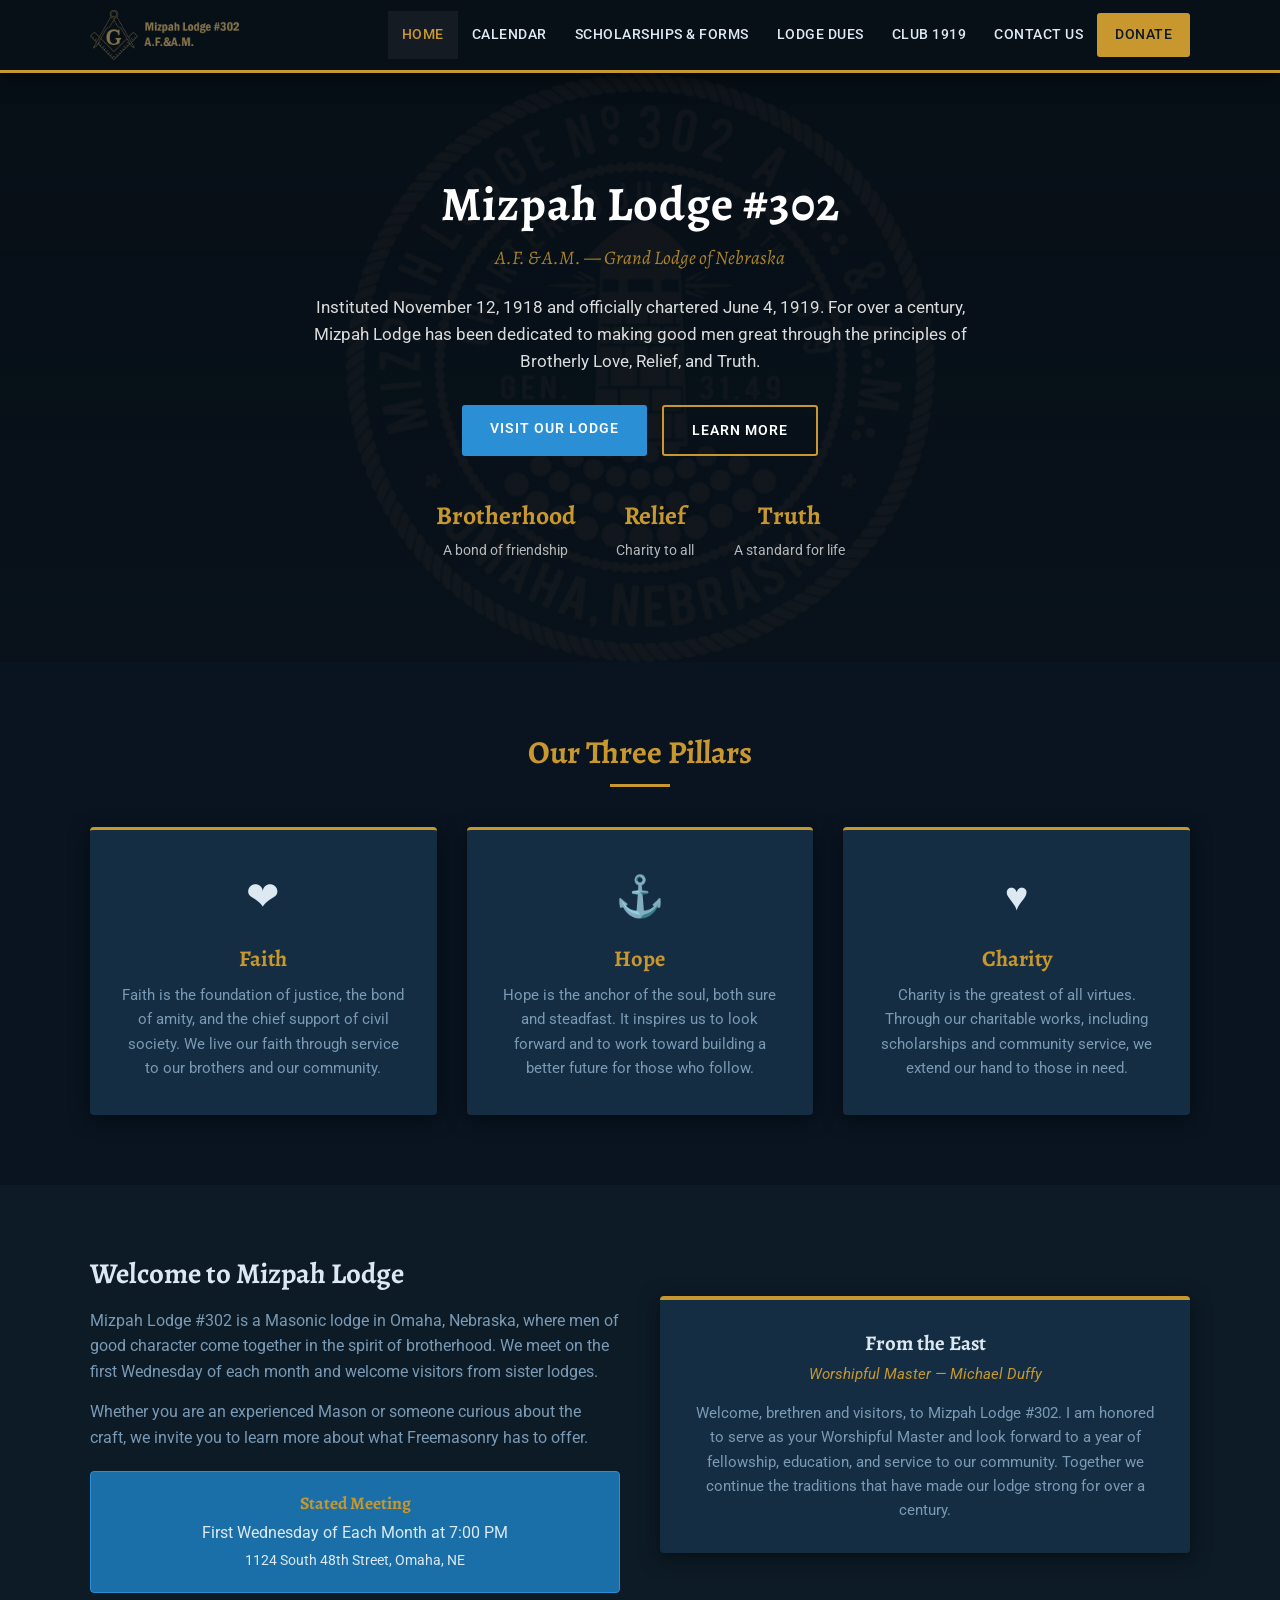
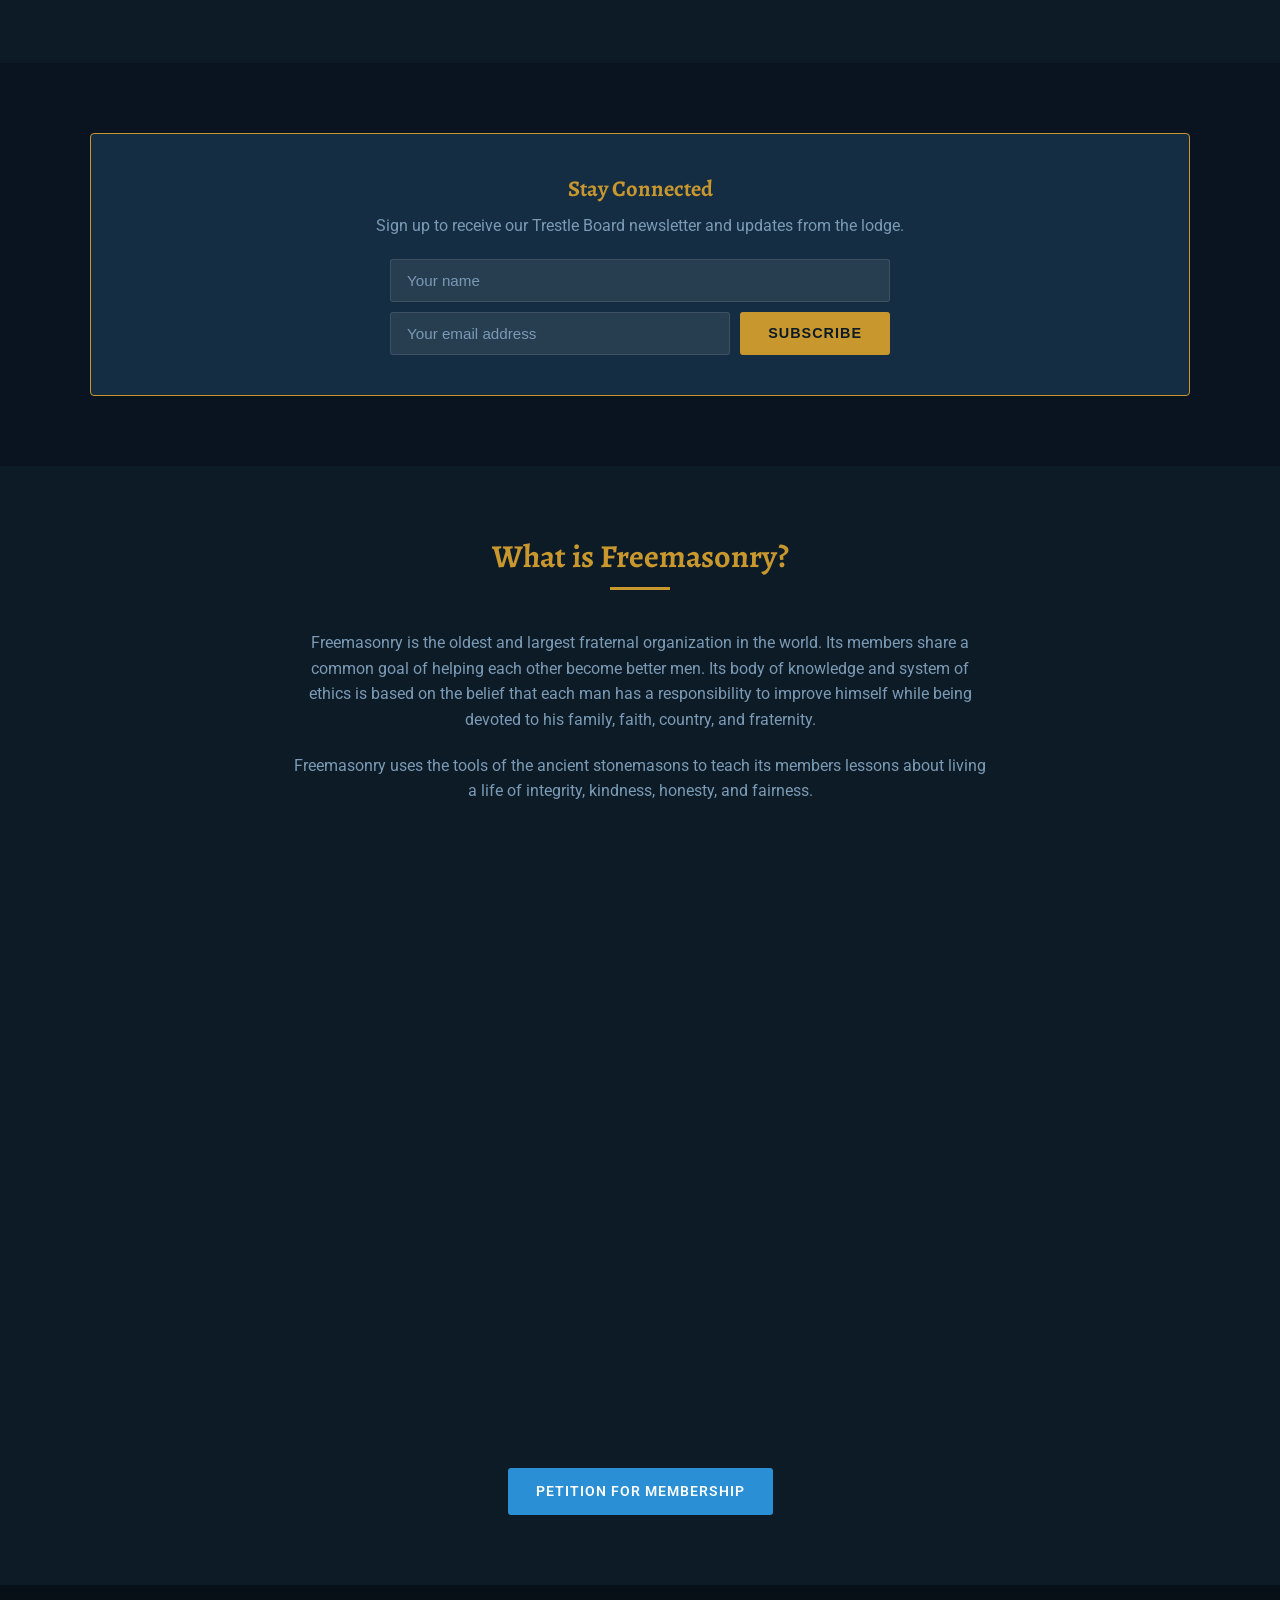
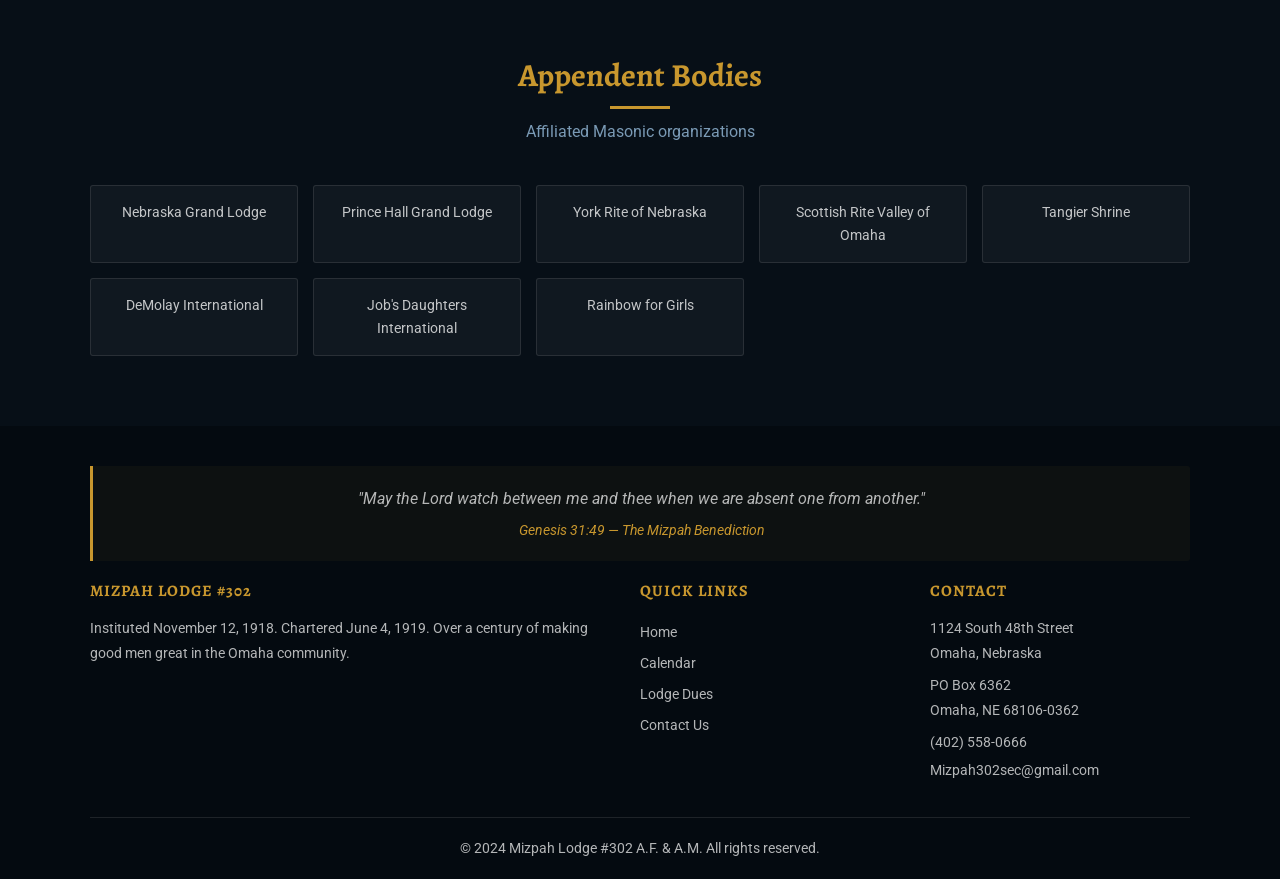
==== commit 943eb26d: "Merge branch 'claude/bold-dark-theme' of http://127.0.0.1:38955/git/Axeion/omahamasons into claude/b" ====
--- a/index.html
+++ b/index.html
@@ -164,12 +164,12 @@
       </div>
       <div class="bodies-grid">
         <a href="https://glne.org" target="_blank" rel="noopener" class="body-link">Nebraska Grand Lodge</a>
-        <a href="https://mwphglne.org" target="_blank" rel="noopener" class="body-link">Prince Hall Grand Lodge</a>
-        <a href="https://www.yorkrite.org" target="_blank" rel="noopener" class="body-link">York Rite</a>
-        <a href="https://www.scottishrite.org" target="_blank" rel="noopener" class="body-link">Scottish Rite Valley of Omaha</a>
+        <a href="https://www.mwphglnebraska.org/" target="_blank" rel="noopener" class="body-link">Prince Hall Grand Lodge</a>
+        <a href="https://neyorkrite.org/" target="_blank" rel="noopener" class="body-link">York Rite of Nebraska</a>
+        <a href="https://www.scottishriteomaha.org/" target="_blank" rel="noopener" class="body-link">Scottish Rite Valley of Omaha</a>
         <a href="https://www.tangiershrine.org" target="_blank" rel="noopener" class="body-link">Tangier Shrine</a>
-        <a href="https://www.demolay.org" target="_blank" rel="noopener" class="body-link">DeMolay</a>
-        <a href="https://www.jobsdaughtersinternational.org" target="_blank" rel="noopener" class="body-link">Job's Daughters</a>
+        <a href="https://www.demolay.org" target="_blank" rel="noopener" class="body-link">DeMolay International</a>
+        <a href="https://www.jobsdaughtersinternational.org" target="_blank" rel="noopener" class="body-link">Job's Daughters International</a>
         <a href="https://www.gorainbow.org" target="_blank" rel="noopener" class="body-link">Rainbow for Girls</a>
       </div>
     </div>
--- a/css/style.css
+++ b/css/style.css
@@ -187,7 +187,7 @@
 
 /* --- Hero Section --- */
 .hero {
-  background: linear-gradient(rgba(4,10,16,0.7), rgba(7,15,23,0.8)), url('../images/Mizpah-Seal_Brown-1-350x350.png') center/cover no-repeat;
+  background: linear-gradient(rgba(4,10,16,0.7), rgba(7,15,23,0.8)), url('../images/lighthouse.jpg') center/cover no-repeat;
   color: #fff;
   text-align: center;
   padding: 100px 20px;
@@ -199,7 +199,7 @@
   content: '';
   position: absolute;
   inset: 0;
-  background: url('../images/slider_overlay.png') center/contain no-repeat;
+  background: url('../images/Mizpah-Seal_Brown-1-350x350.png') center/contain no-repeat;
   opacity: 0.08;
 }
 
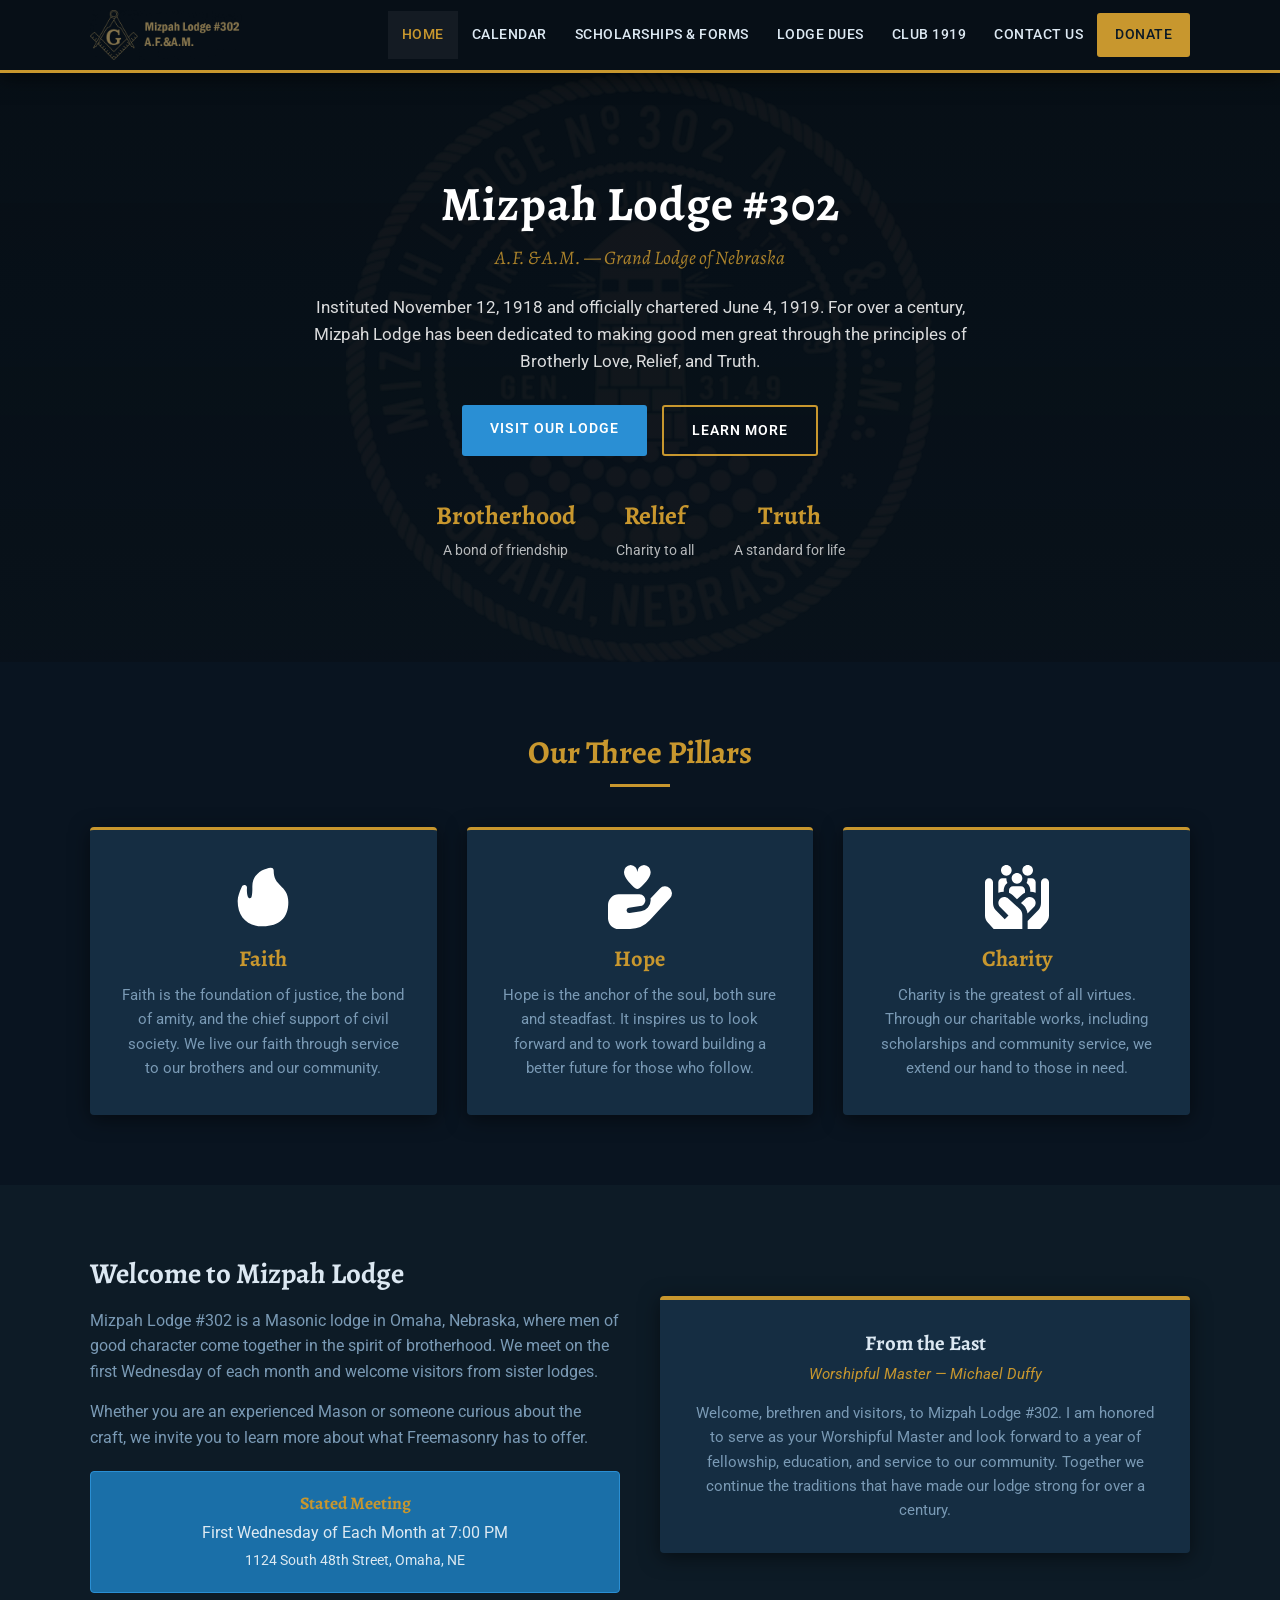
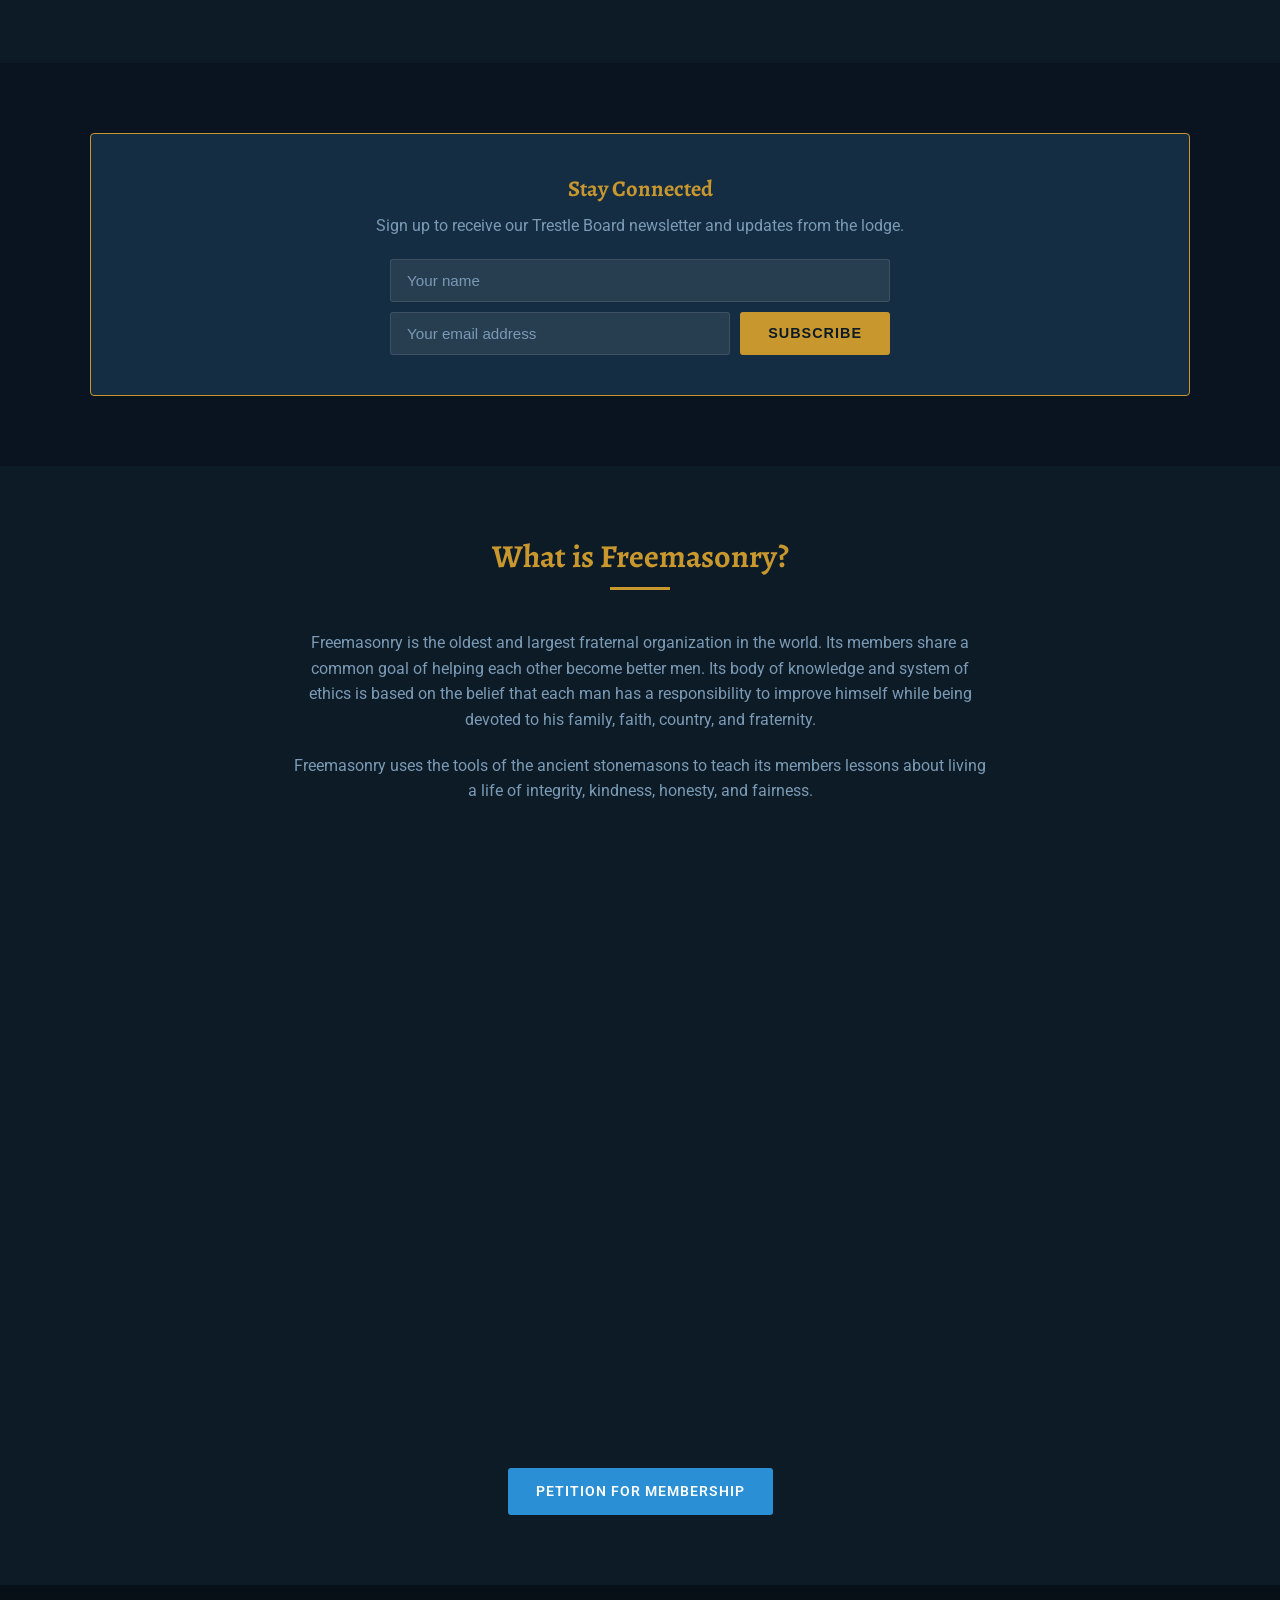
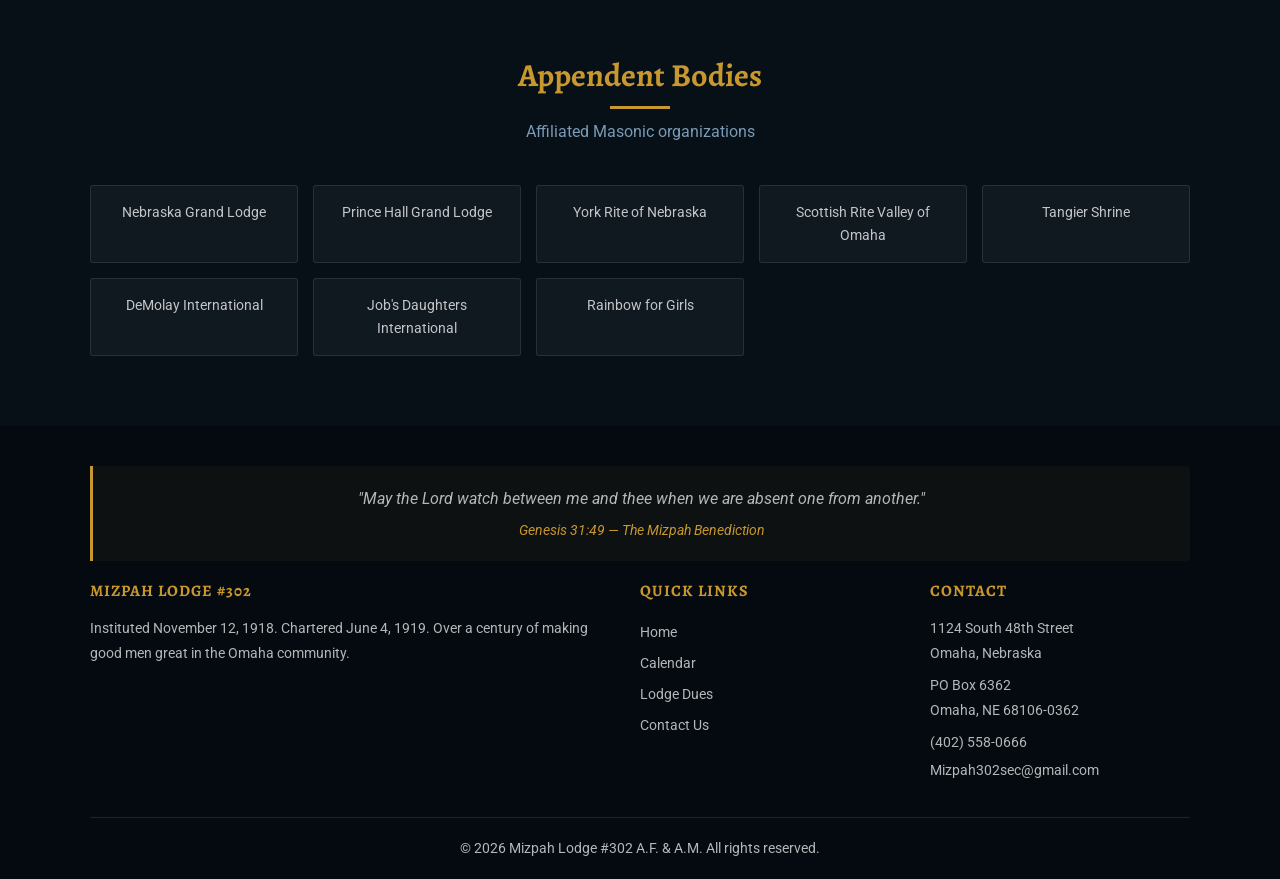
==== commit 45c30160: "Dynamic copyright year via document.write(new Date().getFullYear()) Replaces hardcoded 2024 across a" ====
--- a/index.html
+++ b/index.html
@@ -77,17 +77,17 @@
       </div>
       <div class="pillars">
         <div class="pillar">
-          <div class="pillar-icon">&#x2764;</div>
+          <div class="pillar-icon"><img src="images/fire-flame-curved.svg" alt="Faith" width="64" height="64"></div>
           <h3>Faith</h3>
           <p>Faith is the foundation of justice, the bond of amity, and the chief support of civil society. We live our faith through service to our brothers and our community.</p>
         </div>
         <div class="pillar">
-          <div class="pillar-icon">&#x2693;</div>
+          <div class="pillar-icon"><img src="images/hand-holding-heart.svg" alt="Hope" width="64" height="64"></div>
           <h3>Hope</h3>
           <p>Hope is the anchor of the soul, both sure and steadfast. It inspires us to look forward and to work toward building a better future for those who follow.</p>
         </div>
         <div class="pillar">
-          <div class="pillar-icon">&#x2665;</div>
+          <div class="pillar-icon"><img src="images/hr-group.svg" alt="Charity" width="64" height="64"></div>
           <h3>Charity</h3>
           <p>Charity is the greatest of all virtues. Through our charitable works, including scholarships and community service, we extend our hand to those in need.</p>
         </div>
@@ -203,7 +203,7 @@
         </div>
       </div>
       <div class="footer-bottom">
-        <p>&copy; 2024 Mizpah Lodge #302 A.F. &amp; A.M. All rights reserved.</p>
+        <p>&copy; <script>document.write(new Date().getFullYear())</script> Mizpah Lodge #302 A.F. &amp; A.M. All rights reserved.</p>
       </div>
     </div>
   </footer>
--- a/css/style.css
+++ b/css/style.css
@@ -368,6 +368,15 @@
 .pillar-icon {
   font-size: 2.5rem;
   margin-bottom: 15px;
+  display: flex;
+  justify-content: center;
+}
+
+.pillar-icon img {
+  width: 64px;
+  height: 64px;
+  object-fit: contain;
+  filter: brightness(0) invert(1);
 }
 
 .pillar h3 {
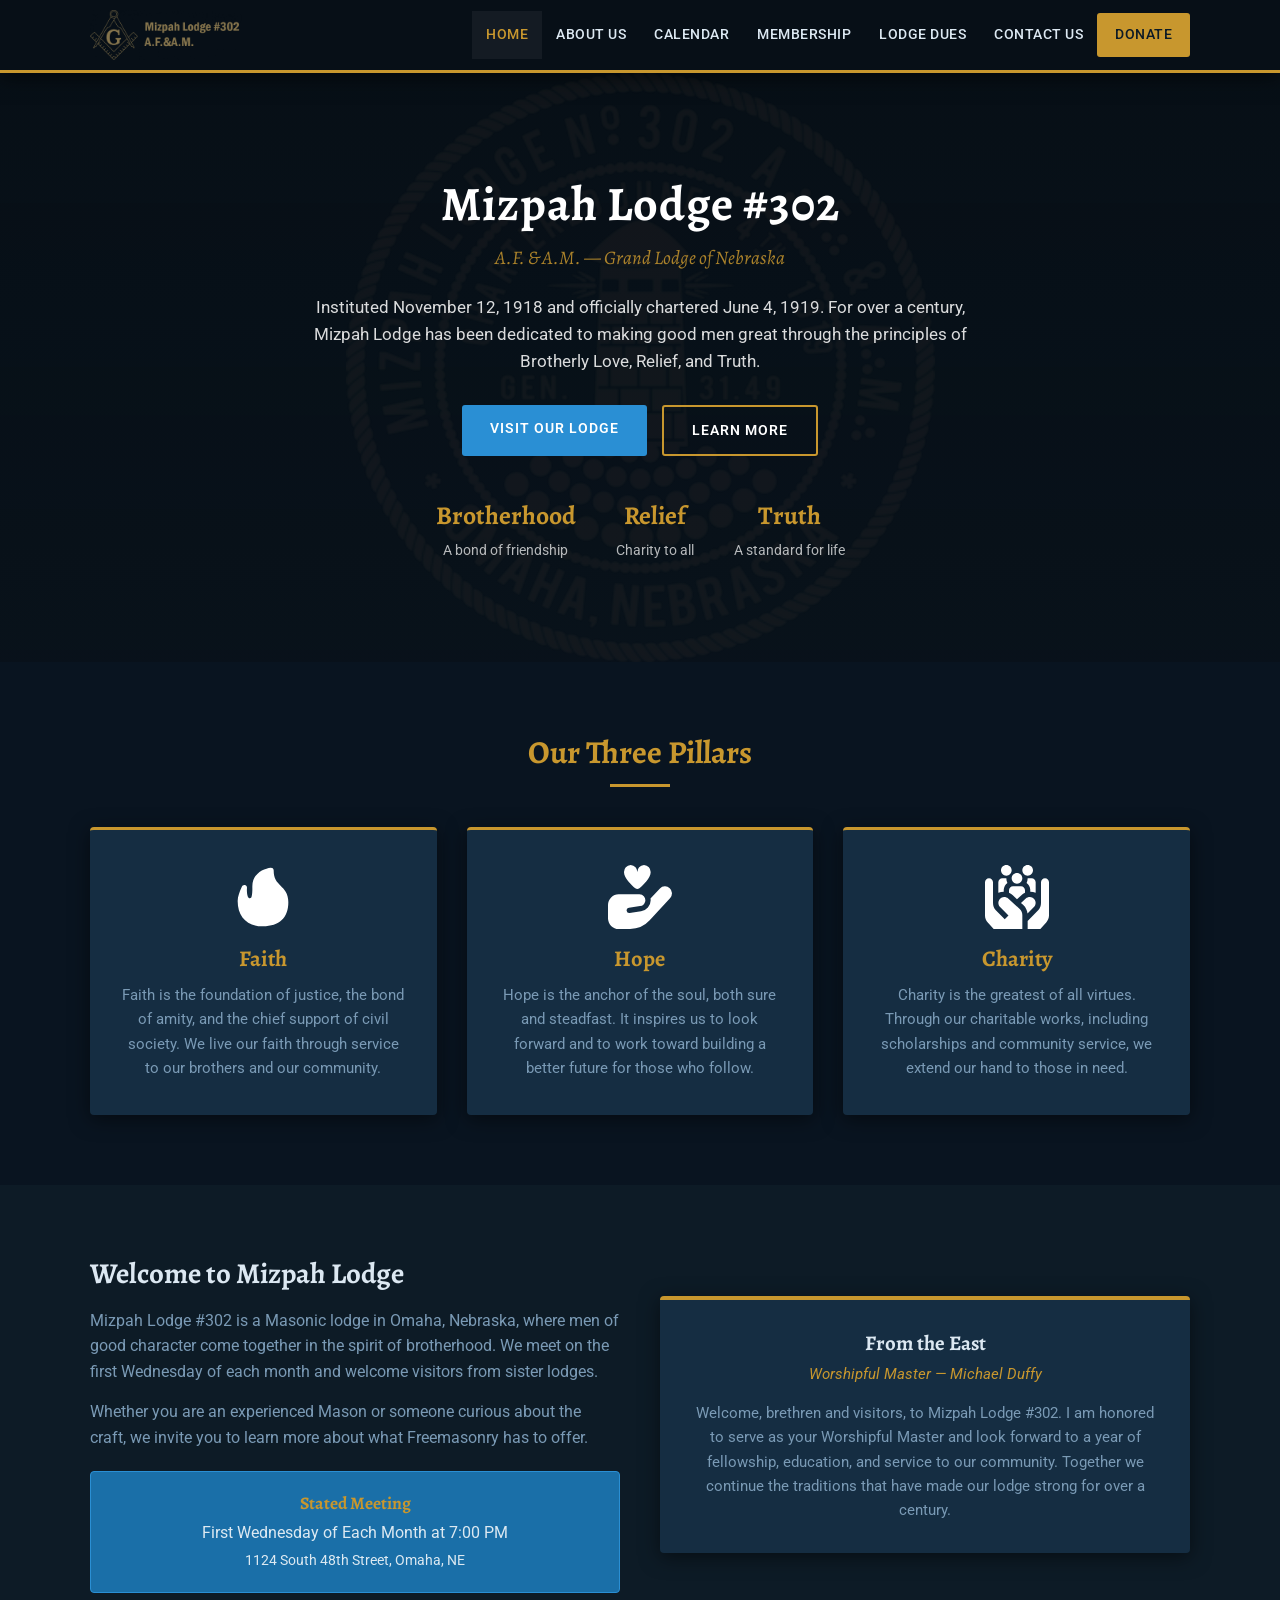
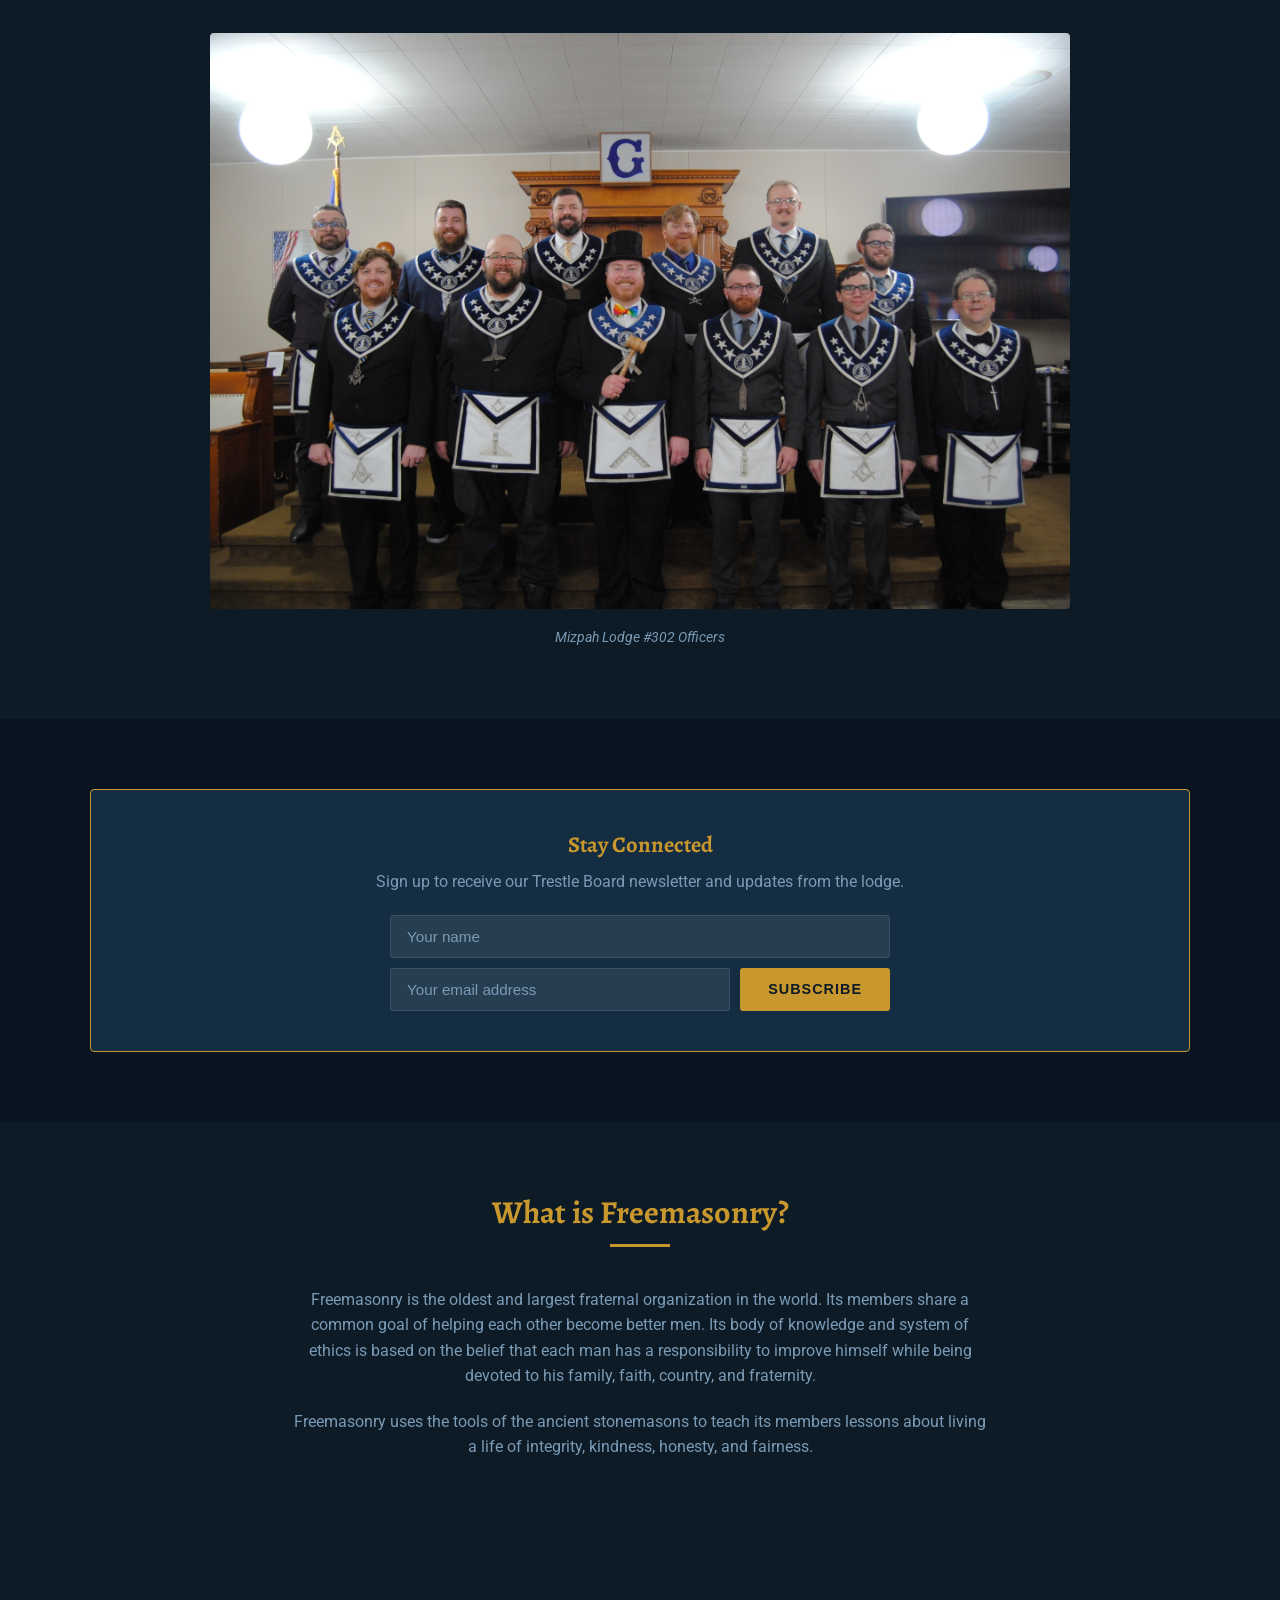
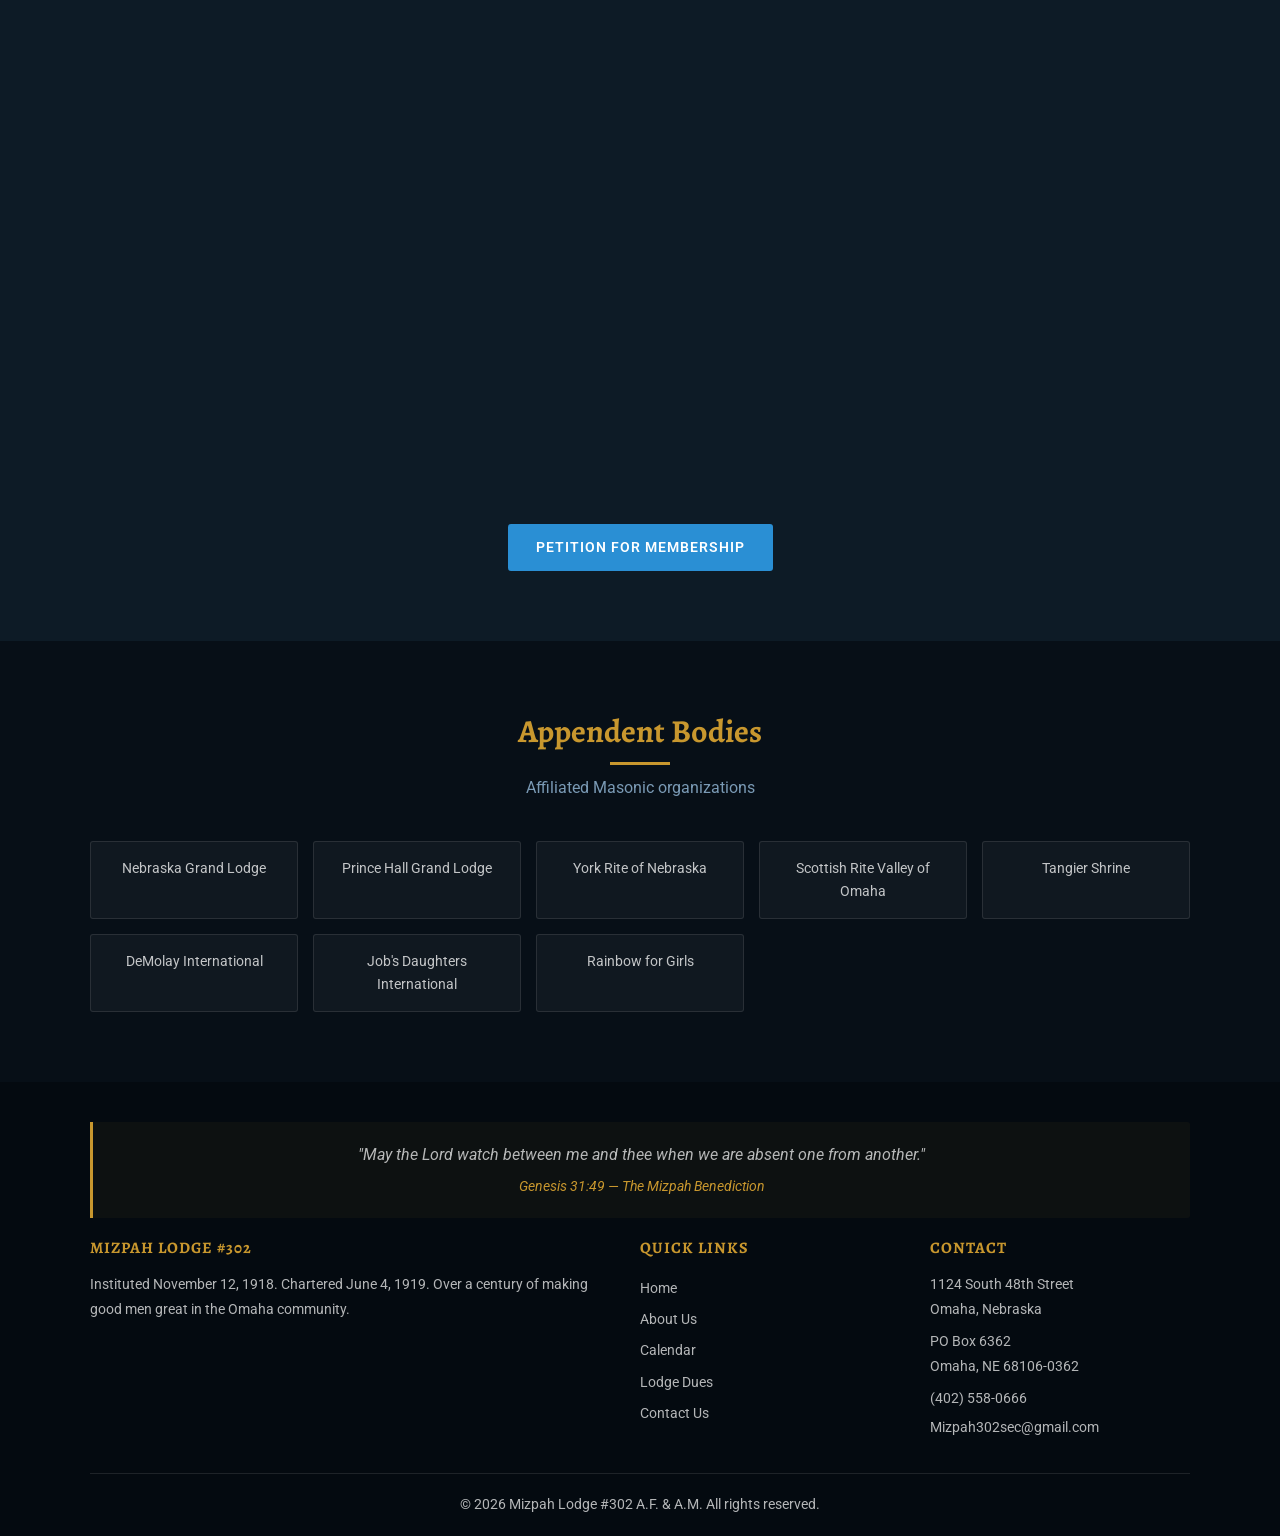
==== commit 91cbcdb6: "Merge branch 'claude/bold-dark-theme' of https://github.com/Axeion/omahamasons into claude/bold-dark" ====
--- a/index.html
+++ b/index.html
@@ -49,7 +49,7 @@
       <p>Instituted November 12, 1918 and officially chartered June 4, 1919. For over a century, Mizpah Lodge has been dedicated to making good men great through the principles of Brotherly Love, Relief, and Truth.</p>
       <div style="display:flex; gap:15px; justify-content:center; flex-wrap:wrap;">
         <a href="contact.html" class="btn btn-primary">Visit Our Lodge</a>
-        <a href="scholarships.html" class="btn btn-outline">Learn More</a>
+        <a href="about.html" class="btn btn-outline">Learn More</a>
       </div>
       <div class="hero-badges">
         <div class="hero-badge">
@@ -115,6 +115,10 @@
           <p>Welcome, brethren and visitors, to Mizpah Lodge #302. I am honored to serve as your Worshipful Master and look forward to a year of fellowship, education, and service to our community. Together we continue the traditions that have made our lodge strong for over a century.</p>
         </div>
       </div>
+      <figure style="margin:40px 0 0; text-align:center;">
+        <img src="images/officers-group.jpg" alt="Mizpah Lodge #302 Officers" style="width:100%; max-width:860px; border-radius:4px;">
+        <figcaption style="margin-top:10px; color:var(--text-light); font-size:0.9rem; font-style:italic;">Mizpah Lodge #302 Officers</figcaption>
+      </figure>
     </div>
   </section>
 
@@ -190,6 +194,7 @@
         <div class="footer-section">
           <h4>Quick Links</h4>
           <a href="index.html">Home</a>
+          <a href="about.html">About Us</a>
           <a href="calendar.html">Calendar</a>
           <a href="dues.html">Lodge Dues</a>
           <a href="contact.html">Contact Us</a>
--- a/css/style.css
+++ b/css/style.css
@@ -482,6 +482,52 @@
   color: var(--text-light);
 }
 
+/* --- Image Placeholders --- */
+.img-placeholder {
+  display: flex;
+  align-items: center;
+  justify-content: center;
+  width: 100%;
+  height: 260px;
+  background: var(--bg-dark);
+  border: 2px dashed var(--accent);
+  border-radius: 4px;
+  margin: 20px 0;
+  color: var(--text-light);
+  font-size: 0.9rem;
+  font-style: italic;
+  text-align: center;
+  padding: 20px;
+}
+
+.img-placeholder--portrait {
+  height: 320px;
+  max-width: 280px;
+}
+
+.img-placeholder--wide {
+  height: 400px;
+}
+
+/* --- Blockquote --- */
+blockquote {
+  border-left: 4px solid var(--accent);
+  padding: 15px 20px;
+  margin: 25px 0;
+  font-style: italic;
+  color: var(--text-light);
+  background: var(--bg-dark);
+  border-radius: 0 4px 4px 0;
+}
+
+blockquote cite {
+  display: block;
+  margin-top: 10px;
+  font-style: normal;
+  font-size: 0.9rem;
+  color: var(--accent);
+}
+
 /* --- Contact Form --- */
 .contact-grid {
   display: grid;
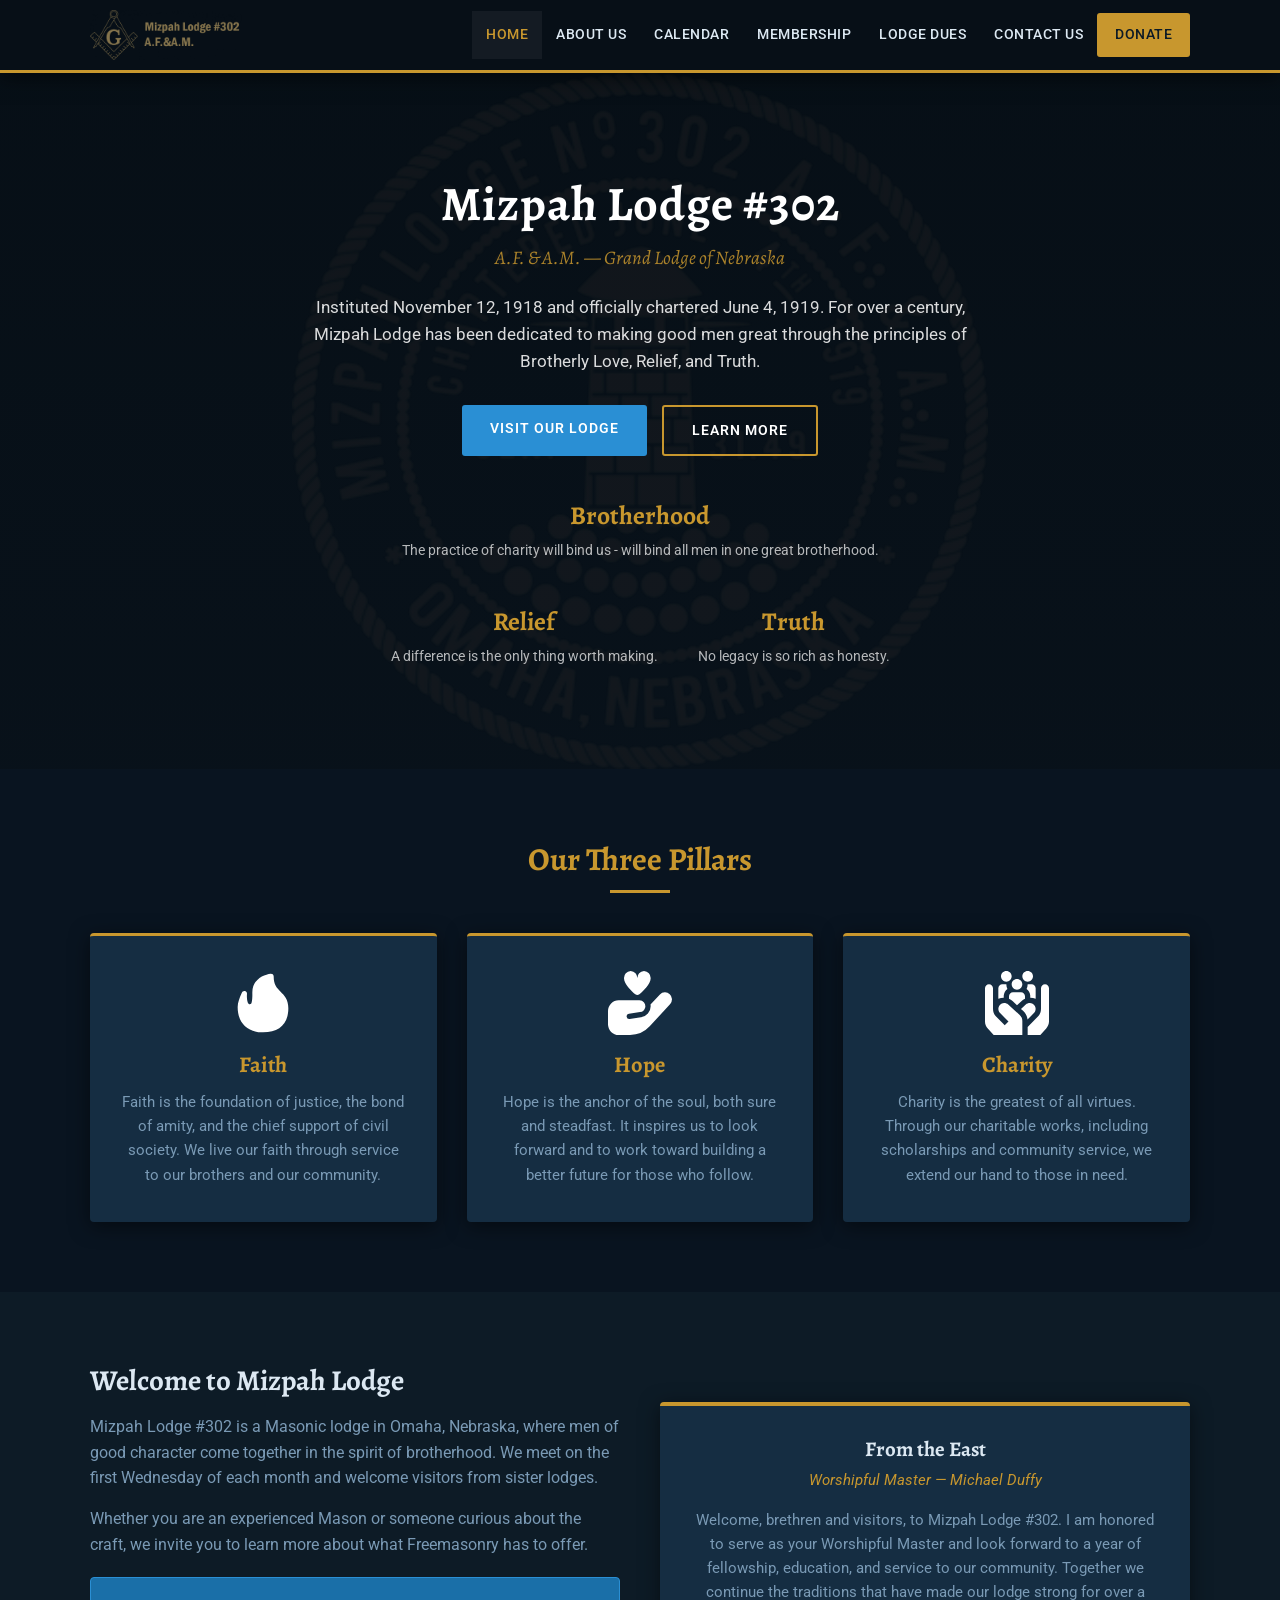
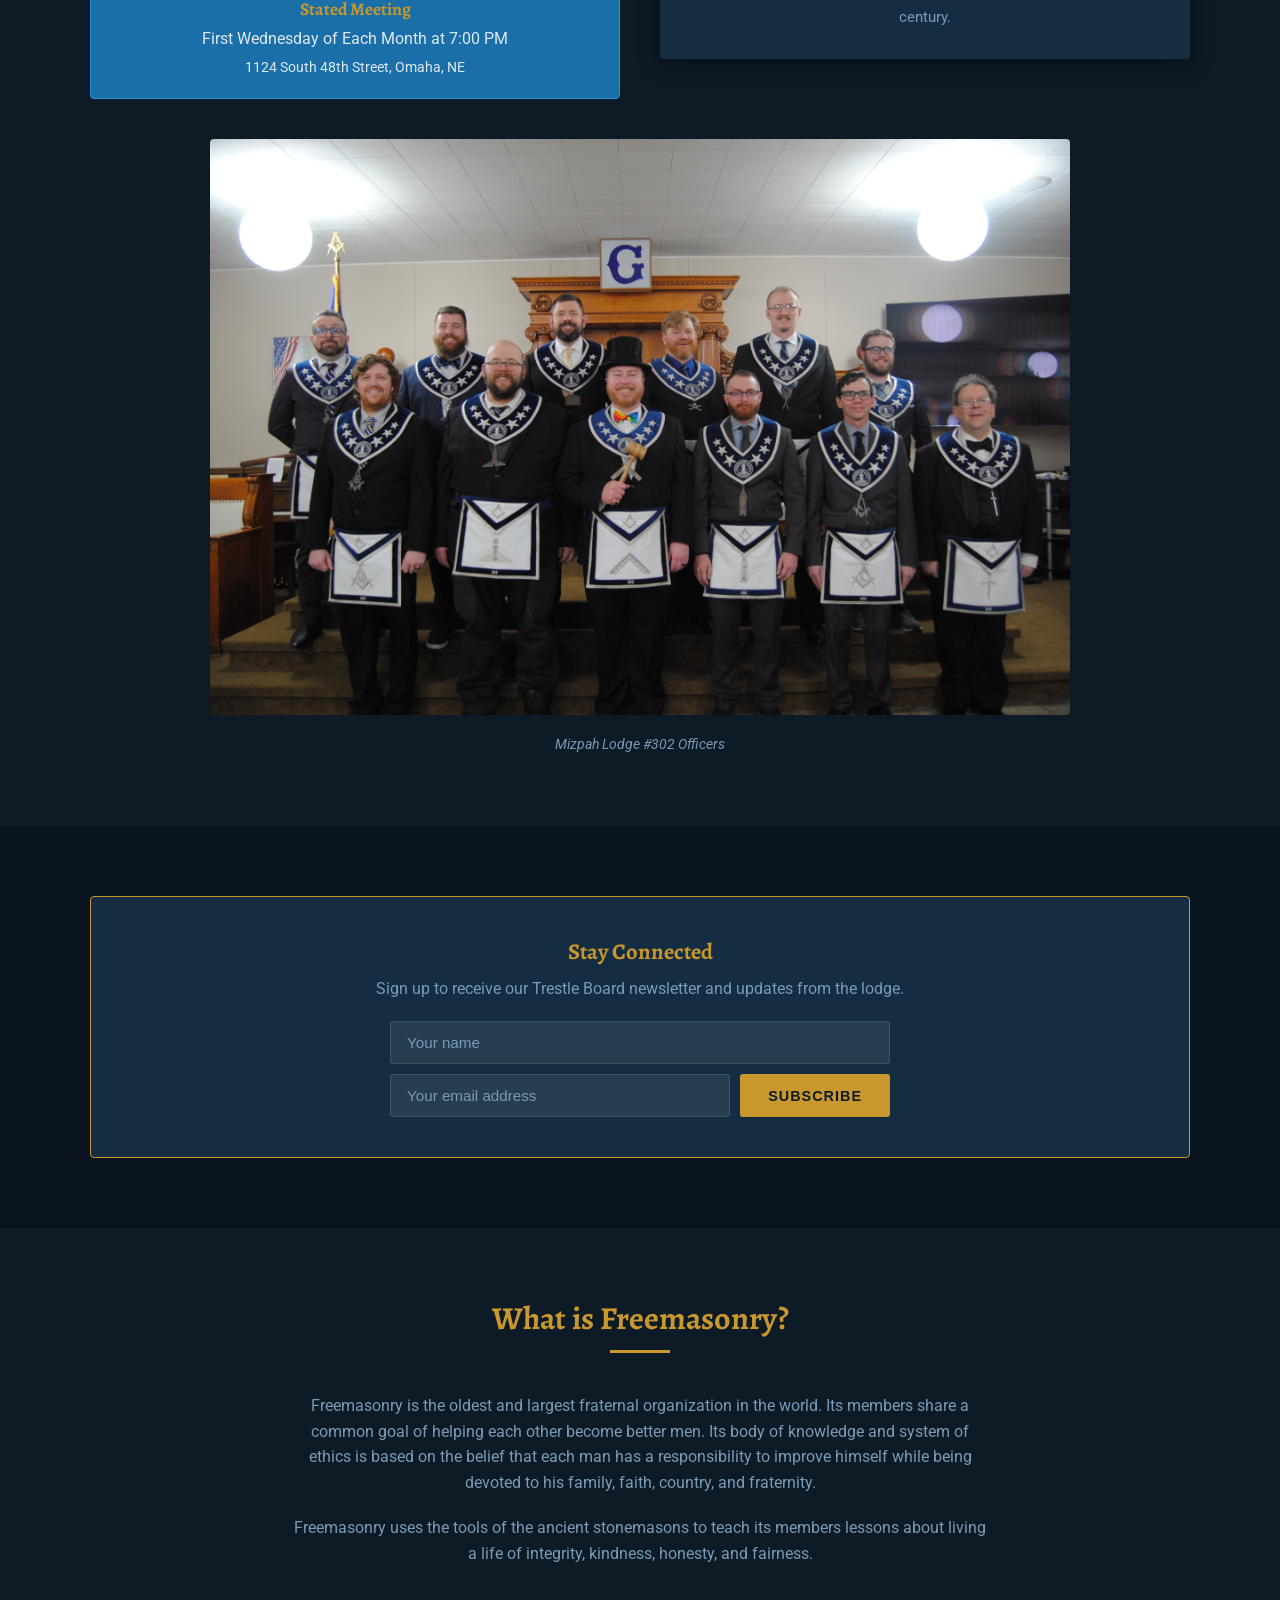
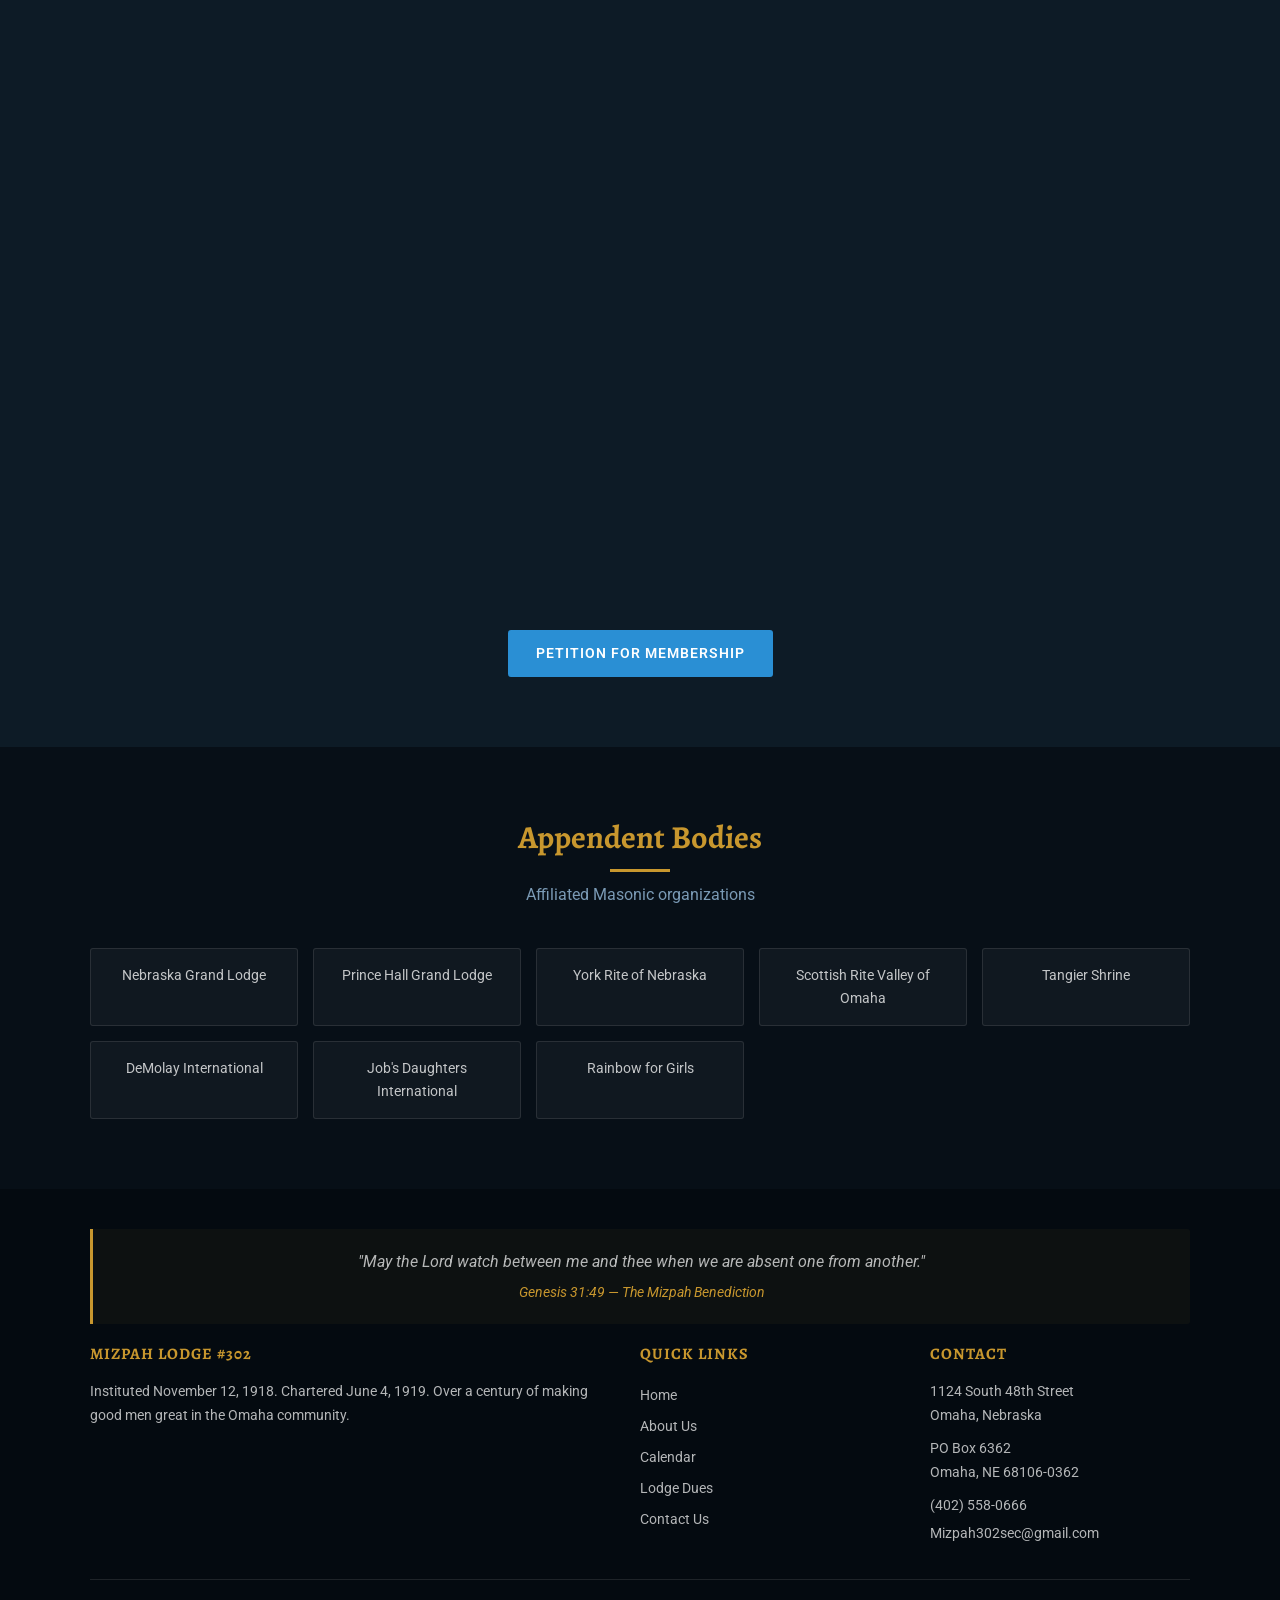
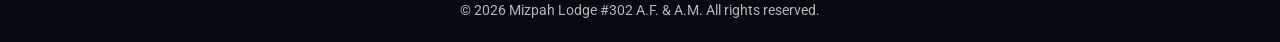
==== commit 4be7f85a: "Update to index.html" ====
--- a/index.html
+++ b/index.html
@@ -1,218 +1,463 @@
-<!DOCTYPE html>
+<!doctype html>
 <html lang="en">
-<head>
-  <meta charset="UTF-8">
-  <meta name="viewport" content="width=device-width, initial-scale=1.0">
-  <title>Mizpah Lodge #302 - Making Good Men Great</title>
-  <meta name="description" content="Mizpah Lodge #302 A.F. &amp; A.M. in Omaha, Nebraska. A Masonic fraternity dedicated to making good men great since 1919. Stated meetings the first Wednesday of each month.">
-  <link rel="canonical" href="https://mizpahomaha.com/">
-  <meta property="og:type" content="website">
-  <meta property="og:site_name" content="Mizpah Lodge #302">
-  <meta property="og:title" content="Mizpah Lodge #302 | Omaha, Nebraska Freemasonry">
-  <meta property="og:description" content="Mizpah Lodge #302 A.F. &amp; A.M. in Omaha, Nebraska. A Masonic fraternity dedicated to making good men great since 1919.">
-  <meta property="og:url" content="https://mizpahomaha.com/">
-  <meta property="og:image" content="https://mizpahomaha.com/images/header_miz.png">
-  <script type="application/ld+json">
-  {
-    "@context": "https://schema.org",
-    "@type": "Organization",
-    "name": "Mizpah Lodge #302 A.F. & A.M.",
-    "url": "https://mizpahomaha.com",
-    "logo": "https://mizpahomaha.com/images/header_miz.png",
-    "description": "Masonic lodge in Omaha, Nebraska dedicated to making good men great since 1919.",
-    "foundingDate": "1919",
-    "address": {
-      "@type": "PostalAddress",
-      "streetAddress": "1124 South 48th Street",
-      "addressLocality": "Omaha",
-      "addressRegion": "NE",
-      "postalCode": "68106",
-      "addressCountry": "US"
-    },
-    "telephone": "+14025580666",
-    "email": "Mizpah302sec@gmail.com"
-  }
-  </script>
-  <link rel="preconnect" href="https://fonts.googleapis.com">
-  <link href="https://fonts.googleapis.com/css2?family=Alegreya:ital,wght@0,400;0,700;1,400&family=Roboto:wght@300;400;500;700&display=swap" rel="stylesheet">
-  <link rel="stylesheet" href="css/style.css">
-</head>
-<body>
-
-  <script src="js/header.js"></script>
-
-  <!-- Hero -->
-  <section class="hero">
-    <div class="hero-content">
-      <h1>Mizpah Lodge #302</h1>
-      <p class="subtitle">A.F. &amp; A.M. &mdash; Grand Lodge of Nebraska</p>
-      <p>Instituted November 12, 1918 and officially chartered June 4, 1919. For over a century, Mizpah Lodge has been dedicated to making good men great through the principles of Brotherly Love, Relief, and Truth.</p>
-      <div style="display:flex; gap:15px; justify-content:center; flex-wrap:wrap;">
-        <a href="contact.html" class="btn btn-primary">Visit Our Lodge</a>
-        <a href="about.html" class="btn btn-outline">Learn More</a>
-      </div>
-      <div class="hero-badges">
-        <div class="hero-badge">
-          <span class="badge-word">Brotherhood</span>
-          <span class="badge-desc">A bond of friendship</span>
-        </div>
-        <div class="hero-badge">
-          <span class="badge-word">Relief</span>
-          <span class="badge-desc">Charity to all</span>
-        </div>
-        <div class="hero-badge">
-          <span class="badge-word">Truth</span>
-          <span class="badge-desc">A standard for life</span>
-        </div>
-      </div>
-    </div>
-  </section>
-
-  <!-- Three Pillars -->
-  <section class="section section-alt">
-    <div class="container">
-      <div class="section-header">
-        <h2>Our Three Pillars</h2>
-        <div class="divider"></div>
-      </div>
-      <div class="pillars">
-        <div class="pillar">
-          <div class="pillar-icon"><img src="images/fire-flame-curved.svg" alt="Faith" width="64" height="64"></div>
-          <h3>Faith</h3>
-          <p>Faith is the foundation of justice, the bond of amity, and the chief support of civil society. We live our faith through service to our brothers and our community.</p>
-        </div>
-        <div class="pillar">
-          <div class="pillar-icon"><img src="images/hand-holding-heart.svg" alt="Hope" width="64" height="64"></div>
-          <h3>Hope</h3>
-          <p>Hope is the anchor of the soul, both sure and steadfast. It inspires us to look forward and to work toward building a better future for those who follow.</p>
-        </div>
-        <div class="pillar">
-          <div class="pillar-icon"><img src="images/hr-group.svg" alt="Charity" width="64" height="64"></div>
-          <h3>Charity</h3>
-          <p>Charity is the greatest of all virtues. Through our charitable works, including scholarships and community service, we extend our hand to those in need.</p>
-        </div>
-      </div>
-    </div>
-  </section>
-
-  <!-- Welcome & WM -->
-  <section class="section">
-    <div class="container">
-      <div class="welcome-grid">
-        <div class="welcome-text">
-          <h2>Welcome to Mizpah Lodge</h2>
-          <p>Mizpah Lodge #302 is a Masonic lodge in Omaha, Nebraska, where men of good character come together in the spirit of brotherhood. We meet on the first Wednesday of each month and welcome visitors from sister lodges.</p>
-          <p>Whether you are an experienced Mason or someone curious about the craft, we invite you to learn more about what Freemasonry has to offer.</p>
-          <div class="meeting-info">
-            <h3>Stated Meeting</h3>
-            <p>First Wednesday of Each Month at 7:00 PM</p>
-            <p style="font-size:0.85rem; margin-top:5px;">1124 South 48th Street, Omaha, NE</p>
-          </div>
-        </div>
-        <div class="wm-card">
-          <h3>From the East</h3>
-          <p class="wm-title">Worshipful Master &mdash; Michael Duffy</p>
-          <p>Welcome, brethren and visitors, to Mizpah Lodge #302. I am honored to serve as your Worshipful Master and look forward to a year of fellowship, education, and service to our community. Together we continue the traditions that have made our lodge strong for over a century.</p>
-        </div>
-      </div>
-      <figure style="margin:40px 0 0; text-align:center;">
-        <img src="images/officers-group.jpg" alt="Mizpah Lodge #302 Officers" style="width:100%; max-width:860px; border-radius:4px;">
-        <figcaption style="margin-top:10px; color:var(--text-light); font-size:0.9rem; font-style:italic;">Mizpah Lodge #302 Officers</figcaption>
-      </figure>
-    </div>
-  </section>
-
-  <!-- Newsletter Signup -->
-  <section class="section section-alt">
-    <div class="container">
-      <div class="newsletter">
-        <h3>Stay Connected</h3>
-        <p>Sign up to receive our Trestle Board newsletter and updates from the lodge.</p>
-        <form class="newsletter-form" action="https://omahamasons.us20.list-manage.com/subscribe/post?u=60d3b40cfe7d3514e0cc9e4ee&amp;id=fd431a9ac5&amp;f_id=004576eef0" method="post" target="_blank" style="flex-direction:column;">
-          <input type="text" name="MMERGE9" placeholder="Your name" autocomplete="name">
-          <div style="display:flex; gap:10px; flex-wrap:wrap;">
-            <input type="email" name="EMAIL" placeholder="Your email address" required autocomplete="email">
-            <button type="submit" name="subscribe" class="btn btn-accent">Subscribe</button>
-          </div>
-          <!-- Mailchimp honeypot — do not remove -->
-          <div aria-hidden="true" style="position:absolute; left:-5000px;">
-            <input type="text" name="b_60d3b40cfe7d3514e0cc9e4ee_fd431a9ac5" tabindex="-1" value="">
-          </div>
-        </form>
-      </div>
-    </div>
-  </section>
-
-  <!-- What is Freemasonry -->
-  <section class="section">
-    <div class="container freemasonry-section">
-      <div class="section-header">
-        <h2>What is Freemasonry?</h2>
-        <div class="divider"></div>
-      </div>
-      <p>Freemasonry is the oldest and largest fraternal organization in the world. Its members share a common goal of helping each other become better men. Its body of knowledge and system of ethics is based on the belief that each man has a responsibility to improve himself while being devoted to his family, faith, country, and fraternity.</p>
-      <p>Freemasonry uses the tools of the ancient stonemasons to teach its members lessons about living a life of integrity, kindness, honesty, and fairness.</p>
-      <div style="padding:56.25% 0 0 0;position:relative;"><iframe src="https://player.vimeo.com/video/1089798596?badge=0&amp;autopause=0&amp;player_id=0&amp;app_id=58479" frameborder="0" allow="autoplay; fullscreen; picture-in-picture; clipboard-write; encrypted-media; web-share" referrerpolicy="strict-origin-when-cross-origin" style="position:absolute;top:0;left:0;width:100%;height:100%;" title="Loneliness and Freemasonry As An Antidote"></iframe></div><script src="https://player.vimeo.com/api/player.js"></script>      <div style="margin-top:25px;">
-        <a href="scholarships.html" class="btn btn-primary">Petition for Membership</a>
-      </div>
-    </div>
-  </section>
-
-  <!-- Appendent Bodies -->
-  <section class="section section-dark">
-    <div class="container">
-      <div class="section-header">
-        <h2>Appendent Bodies</h2>
-        <div class="divider"></div>
-        <p>Affiliated Masonic organizations</p>
-      </div>
-      <div class="bodies-grid">
-        <a href="https://glne.org" target="_blank" rel="noopener" class="body-link">Nebraska Grand Lodge</a>
-        <a href="https://www.mwphglnebraska.org/" target="_blank" rel="noopener" class="body-link">Prince Hall Grand Lodge</a>
-        <a href="https://neyorkrite.org/" target="_blank" rel="noopener" class="body-link">York Rite of Nebraska</a>
-        <a href="https://www.scottishriteomaha.org/" target="_blank" rel="noopener" class="body-link">Scottish Rite Valley of Omaha</a>
-        <a href="https://www.tangiershrine.org" target="_blank" rel="noopener" class="body-link">Tangier Shrine</a>
-        <a href="https://www.demolay.org" target="_blank" rel="noopener" class="body-link">DeMolay International</a>
-        <a href="https://www.jobsdaughtersinternational.org" target="_blank" rel="noopener" class="body-link">Job's Daughters International</a>
-        <a href="https://www.gorainbow.org" target="_blank" rel="noopener" class="body-link">Rainbow for Girls</a>
-      </div>
-    </div>
-  </section>
-
-  <!-- Footer -->
-  <footer class="site-footer">
-    <div class="container">
-      <div class="benediction">
-        <p>"May the Lord watch between me and thee when we are absent one from another."</p>
-        <cite>Genesis 31:49 &mdash; The Mizpah Benediction</cite>
-      </div>
-      <div class="footer-grid">
-        <div class="footer-section">
-          <h4>Mizpah Lodge #302</h4>
-          <p>Instituted November 12, 1918. Chartered June 4, 1919. Over a century of making good men great in the Omaha community.</p>
-        </div>
-        <div class="footer-section">
-          <h4>Quick Links</h4>
-          <a href="index.html">Home</a>
-          <a href="about.html">About Us</a>
-          <a href="calendar.html">Calendar</a>
-          <a href="dues.html">Lodge Dues</a>
-          <a href="contact.html">Contact Us</a>
-        </div>
-        <div class="footer-section">
-          <h4>Contact</h4>
-          <p>1124 South 48th Street<br>Omaha, Nebraska</p>
-          <p style="margin-top:8px;">PO Box 6362<br>Omaha, NE 68106-0362</p>
-          <p style="margin-top:8px;">(402) 558-0666</p>
-          <a href="mailto:Mizpah302sec@gmail.com">Mizpah302sec@gmail.com</a>
-        </div>
-      </div>
-      <div class="footer-bottom">
-        <p>&copy; <script>document.write(new Date().getFullYear())</script> Mizpah Lodge #302 A.F. &amp; A.M. All rights reserved.</p>
-      </div>
-    </div>
-  </footer>
-
-
-</body>
+    <head>
+        <meta charset="UTF-8" />
+        <meta name="viewport" content="width=device-width, initial-scale=1.0" />
+        <title>Mizpah Lodge #302 - Making Good Men Great</title>
+        <meta
+            name="description"
+            content="Mizpah Lodge #302 A.F. &amp; A.M. in Omaha, Nebraska. A Masonic fraternity dedicated to making good men great since 1919. Stated meetings the first Wednesday of each month."
+        />
+        <link rel="canonical" href="https://mizpahomaha.com/" />
+        <meta property="og:type" content="website" />
+        <meta property="og:site_name" content="Mizpah Lodge #302" />
+        <meta
+            property="og:title"
+            content="Mizpah Lodge #302 | Omaha, Nebraska Freemasonry"
+        />
+        <meta
+            property="og:description"
+            content="Mizpah Lodge #302 A.F. &amp; A.M. in Omaha, Nebraska. A Masonic fraternity dedicated to making good men great since 1919."
+        />
+        <meta property="og:url" content="https://mizpahomaha.com/" />
+        <meta
+            property="og:image"
+            content="https://mizpahomaha.com/images/header_miz.png"
+        />
+        <script type="application/ld+json">
+            {
+                "@context": "https://schema.org",
+                "@type": "Organization",
+                "name": "Mizpah Lodge #302 A.F. & A.M.",
+                "url": "https://mizpahomaha.com",
+                "logo": "https://mizpahomaha.com/images/header_miz.png",
+                "description": "Masonic lodge in Omaha, Nebraska dedicated to making good men great since 1919.",
+                "foundingDate": "1919",
+                "address": {
+                    "@type": "PostalAddress",
+                    "streetAddress": "1124 South 48th Street",
+                    "addressLocality": "Omaha",
+                    "addressRegion": "NE",
+                    "postalCode": "68106",
+                    "addressCountry": "US"
+                },
+                "telephone": "+14025580666",
+                "email": "Mizpah302sec@gmail.com"
+            }
+        </script>
+        <link rel="preconnect" href="https://fonts.googleapis.com" />
+        <link
+            href="https://fonts.googleapis.com/css2?family=Alegreya:ital,wght@0,400;0,700;1,400&family=Roboto:wght@300;400;500;700&display=swap"
+            rel="stylesheet"
+        />
+        <link rel="stylesheet" href="css/style.css" />
+    </head>
+    <body>
+        <script src="js/header.js"></script>
+
+        <!-- Hero -->
+        <section class="hero">
+            <div class="hero-content">
+                <h1>Mizpah Lodge #302</h1>
+                <p class="subtitle">
+                    A.F. &amp; A.M. &mdash; Grand Lodge of Nebraska
+                </p>
+                <p>
+                    Instituted November 12, 1918 and officially chartered June
+                    4, 1919. For over a century, Mizpah Lodge has been dedicated
+                    to making good men great through the principles of Brotherly
+                    Love, Relief, and Truth.
+                </p>
+                <div
+                    style="
+                        display: flex;
+                        gap: 15px;
+                        justify-content: center;
+                        flex-wrap: wrap;
+                    "
+                >
+                    <a href="contact.html" class="btn btn-primary"
+                        >Visit Our Lodge</a
+                    >
+                    <a href="about.html" class="btn btn-outline">Learn More</a>
+                </div>
+                <div class="hero-badges">
+                    <div class="hero-badge">
+                        <span class="badge-word">Brotherhood</span>
+                        <span class="badge-desc"
+                            >The practice of charity will bind us - will bind
+                            all men in one great brotherhood.</span
+                        >
+                    </div>
+                    <div class="hero-badge">
+                        <span class="badge-word">Relief</span>
+                        <span class="badge-desc"
+                            >A difference is the only thing worth making.</span
+                        >
+                    </div>
+                    <div class="hero-badge">
+                        <span class="badge-word">Truth</span>
+                        <span class="badge-desc"
+                            >No legacy is so rich as honesty.</span
+                        >
+                    </div>
+                </div>
+            </div>
+        </section>
+
+        <!-- Three Pillars -->
+        <section class="section section-alt">
+            <div class="container">
+                <div class="section-header">
+                    <h2>Our Three Pillars</h2>
+                    <div class="divider"></div>
+                </div>
+                <div class="pillars">
+                    <div class="pillar">
+                        <div class="pillar-icon">
+                            <img
+                                src="images/fire-flame-curved.svg"
+                                alt="Faith"
+                                width="64"
+                                height="64"
+                            />
+                        </div>
+                        <h3>Faith</h3>
+                        <p>
+                            Faith is the foundation of justice, the bond of
+                            amity, and the chief support of civil society. We
+                            live our faith through service to our brothers and
+                            our community.
+                        </p>
+                    </div>
+                    <div class="pillar">
+                        <div class="pillar-icon">
+                            <img
+                                src="images/hand-holding-heart.svg"
+                                alt="Hope"
+                                width="64"
+                                height="64"
+                            />
+                        </div>
+                        <h3>Hope</h3>
+                        <p>
+                            Hope is the anchor of the soul, both sure and
+                            steadfast. It inspires us to look forward and to
+                            work toward building a better future for those who
+                            follow.
+                        </p>
+                    </div>
+                    <div class="pillar">
+                        <div class="pillar-icon">
+                            <img
+                                src="images/hr-group.svg"
+                                alt="Charity"
+                                width="64"
+                                height="64"
+                            />
+                        </div>
+                        <h3>Charity</h3>
+                        <p>
+                            Charity is the greatest of all virtues. Through our
+                            charitable works, including scholarships and
+                            community service, we extend our hand to those in
+                            need.
+                        </p>
+                    </div>
+                </div>
+            </div>
+        </section>
+
+        <!-- Welcome & WM -->
+        <section class="section">
+            <div class="container">
+                <div class="welcome-grid">
+                    <div class="welcome-text">
+                        <h2>Welcome to Mizpah Lodge</h2>
+                        <p>
+                            Mizpah Lodge #302 is a Masonic lodge in Omaha,
+                            Nebraska, where men of good character come together
+                            in the spirit of brotherhood. We meet on the first
+                            Wednesday of each month and welcome visitors from
+                            sister lodges.
+                        </p>
+                        <p>
+                            Whether you are an experienced Mason or someone
+                            curious about the craft, we invite you to learn more
+                            about what Freemasonry has to offer.
+                        </p>
+                        <div class="meeting-info">
+                            <h3>Stated Meeting</h3>
+                            <p>First Wednesday of Each Month at 7:00 PM</p>
+                            <p style="font-size: 0.85rem; margin-top: 5px">
+                                1124 South 48th Street, Omaha, NE
+                            </p>
+                        </div>
+                    </div>
+                    <div class="wm-card">
+                        <h3>From the East</h3>
+                        <p class="wm-title">
+                            Worshipful Master &mdash; Michael Duffy
+                        </p>
+                        <p>
+                            Welcome, brethren and visitors, to Mizpah Lodge
+                            #302. I am honored to serve as your Worshipful
+                            Master and look forward to a year of fellowship,
+                            education, and service to our community. Together we
+                            continue the traditions that have made our lodge
+                            strong for over a century.
+                        </p>
+                    </div>
+                </div>
+                <figure style="margin: 40px 0 0; text-align: center">
+                    <img
+                        src="images/officers-group.jpg"
+                        alt="Mizpah Lodge #302 Officers"
+                        style="
+                            width: 100%;
+                            max-width: 860px;
+                            border-radius: 4px;
+                        "
+                    />
+                    <figcaption
+                        style="
+                            margin-top: 10px;
+                            color: var(--text-light);
+                            font-size: 0.9rem;
+                            font-style: italic;
+                        "
+                    >
+                        Mizpah Lodge #302 Officers
+                    </figcaption>
+                </figure>
+            </div>
+        </section>
+
+        <!-- Newsletter Signup -->
+        <section class="section section-alt">
+            <div class="container">
+                <div class="newsletter">
+                    <h3>Stay Connected</h3>
+                    <p>
+                        Sign up to receive our Trestle Board newsletter and
+                        updates from the lodge.
+                    </p>
+                    <form
+                        class="newsletter-form"
+                        action="https://omahamasons.us20.list-manage.com/subscribe/post?u=60d3b40cfe7d3514e0cc9e4ee&amp;id=fd431a9ac5&amp;f_id=004576eef0"
+                        method="post"
+                        target="_blank"
+                        style="flex-direction: column"
+                    >
+                        <input
+                            type="text"
+                            name="MMERGE9"
+                            placeholder="Your name"
+                            autocomplete="name"
+                        />
+                        <div style="display: flex; gap: 10px; flex-wrap: wrap">
+                            <input
+                                type="email"
+                                name="EMAIL"
+                                placeholder="Your email address"
+                                required
+                                autocomplete="email"
+                            />
+                            <button
+                                type="submit"
+                                name="subscribe"
+                                class="btn btn-accent"
+                            >
+                                Subscribe
+                            </button>
+                        </div>
+                        <!-- Mailchimp honeypot — do not remove -->
+                        <div
+                            aria-hidden="true"
+                            style="position: absolute; left: -5000px"
+                        >
+                            <input
+                                type="text"
+                                name="b_60d3b40cfe7d3514e0cc9e4ee_fd431a9ac5"
+                                tabindex="-1"
+                                value=""
+                            />
+                        </div>
+                    </form>
+                </div>
+            </div>
+        </section>
+
+        <!-- What is Freemasonry -->
+        <section class="section">
+            <div class="container freemasonry-section">
+                <div class="section-header">
+                    <h2>What is Freemasonry?</h2>
+                    <div class="divider"></div>
+                </div>
+                <p>
+                    Freemasonry is the oldest and largest fraternal organization
+                    in the world. Its members share a common goal of helping
+                    each other become better men. Its body of knowledge and
+                    system of ethics is based on the belief that each man has a
+                    responsibility to improve himself while being devoted to his
+                    family, faith, country, and fraternity.
+                </p>
+                <p>
+                    Freemasonry uses the tools of the ancient stonemasons to
+                    teach its members lessons about living a life of integrity,
+                    kindness, honesty, and fairness.
+                </p>
+                <div style="padding: 56.25% 0 0 0; position: relative">
+                    <iframe
+                        src="https://player.vimeo.com/video/1089798596?badge=0&amp;autopause=0&amp;player_id=0&amp;app_id=58479"
+                        frameborder="0"
+                        allow="
+                            autoplay;
+                            fullscreen;
+                            picture-in-picture;
+                            clipboard-write;
+                            encrypted-media;
+                            web-share;
+                        "
+                        referrerpolicy="strict-origin-when-cross-origin"
+                        style="
+                            position: absolute;
+                            top: 0;
+                            left: 0;
+                            width: 100%;
+                            height: 100%;
+                        "
+                        title="Loneliness and Freemasonry As An Antidote"
+                    ></iframe>
+                </div>
+                <script src="https://player.vimeo.com/api/player.js"></script>
+                <div style="margin-top: 25px">
+                    <a href="scholarships.html" class="btn btn-primary"
+                        >Petition for Membership</a
+                    >
+                </div>
+            </div>
+        </section>
+
+        <!-- Appendent Bodies -->
+        <section class="section section-dark">
+            <div class="container">
+                <div class="section-header">
+                    <h2>Appendent Bodies</h2>
+                    <div class="divider"></div>
+                    <p>Affiliated Masonic organizations</p>
+                </div>
+                <div class="bodies-grid">
+                    <a
+                        href="https://glne.org"
+                        target="_blank"
+                        rel="noopener"
+                        class="body-link"
+                        >Nebraska Grand Lodge</a
+                    >
+                    <a
+                        href="https://www.mwphglnebraska.org/"
+                        target="_blank"
+                        rel="noopener"
+                        class="body-link"
+                        >Prince Hall Grand Lodge</a
+                    >
+                    <a
+                        href="https://neyorkrite.org/"
+                        target="_blank"
+                        rel="noopener"
+                        class="body-link"
+                        >York Rite of Nebraska</a
+                    >
+                    <a
+                        href="https://www.scottishriteomaha.org/"
+                        target="_blank"
+                        rel="noopener"
+                        class="body-link"
+                        >Scottish Rite Valley of Omaha</a
+                    >
+                    <a
+                        href="https://www.tangiershrine.org"
+                        target="_blank"
+                        rel="noopener"
+                        class="body-link"
+                        >Tangier Shrine</a
+                    >
+                    <a
+                        href="https://www.demolay.org"
+                        target="_blank"
+                        rel="noopener"
+                        class="body-link"
+                        >DeMolay International</a
+                    >
+                    <a
+                        href="https://www.jobsdaughtersinternational.org"
+                        target="_blank"
+                        rel="noopener"
+                        class="body-link"
+                        >Job's Daughters International</a
+                    >
+                    <a
+                        href="https://www.gorainbow.org"
+                        target="_blank"
+                        rel="noopener"
+                        class="body-link"
+                        >Rainbow for Girls</a
+                    >
+                </div>
+            </div>
+        </section>
+
+        <!-- Footer -->
+        <footer class="site-footer">
+            <div class="container">
+                <div class="benediction">
+                    <p>
+                        "May the Lord watch between me and thee when we are
+                        absent one from another."
+                    </p>
+                    <cite>Genesis 31:49 &mdash; The Mizpah Benediction</cite>
+                </div>
+                <div class="footer-grid">
+                    <div class="footer-section">
+                        <h4>Mizpah Lodge #302</h4>
+                        <p>
+                            Instituted November 12, 1918. Chartered June 4,
+                            1919. Over a century of making good men great in the
+                            Omaha community.
+                        </p>
+                    </div>
+                    <div class="footer-section">
+                        <h4>Quick Links</h4>
+                        <a href="index.html">Home</a>
+                        <a href="about.html">About Us</a>
+                        <a href="calendar.html">Calendar</a>
+                        <a href="dues.html">Lodge Dues</a>
+                        <a href="contact.html">Contact Us</a>
+                    </div>
+                    <div class="footer-section">
+                        <h4>Contact</h4>
+                        <p>1124 South 48th Street<br />Omaha, Nebraska</p>
+                        <p style="margin-top: 8px">
+                            PO Box 6362<br />Omaha, NE 68106-0362
+                        </p>
+                        <p style="margin-top: 8px">(402) 558-0666</p>
+                        <a href="mailto:Mizpah302sec@gmail.com"
+                            >Mizpah302sec@gmail.com</a
+                        >
+                    </div>
+                </div>
+                <div class="footer-bottom">
+                    <p>
+                        &copy;
+                        <script>
+                            document.write(new Date().getFullYear());
+                        </script>
+                        Mizpah Lodge #302 A.F. &amp; A.M. All rights reserved.
+                    </p>
+                </div>
+            </div>
+        </footer>
+    </body>
 </html>
